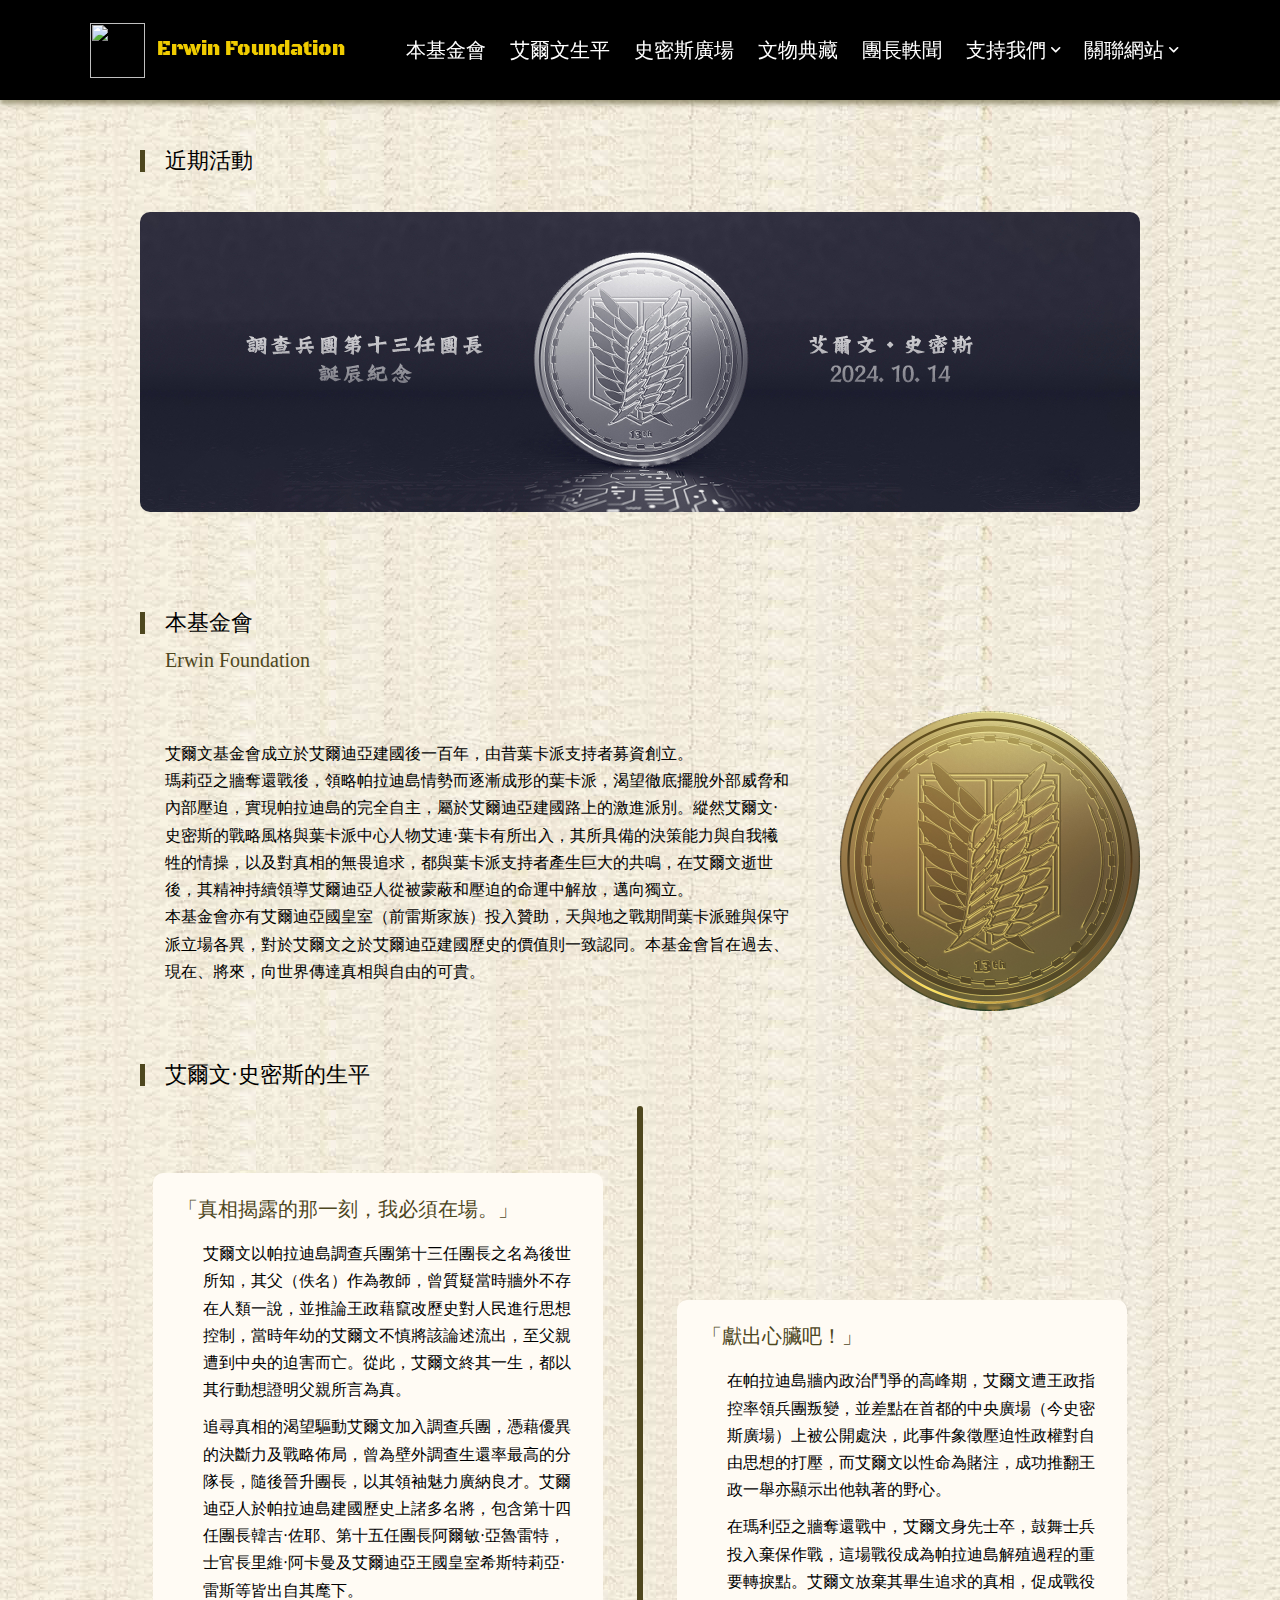
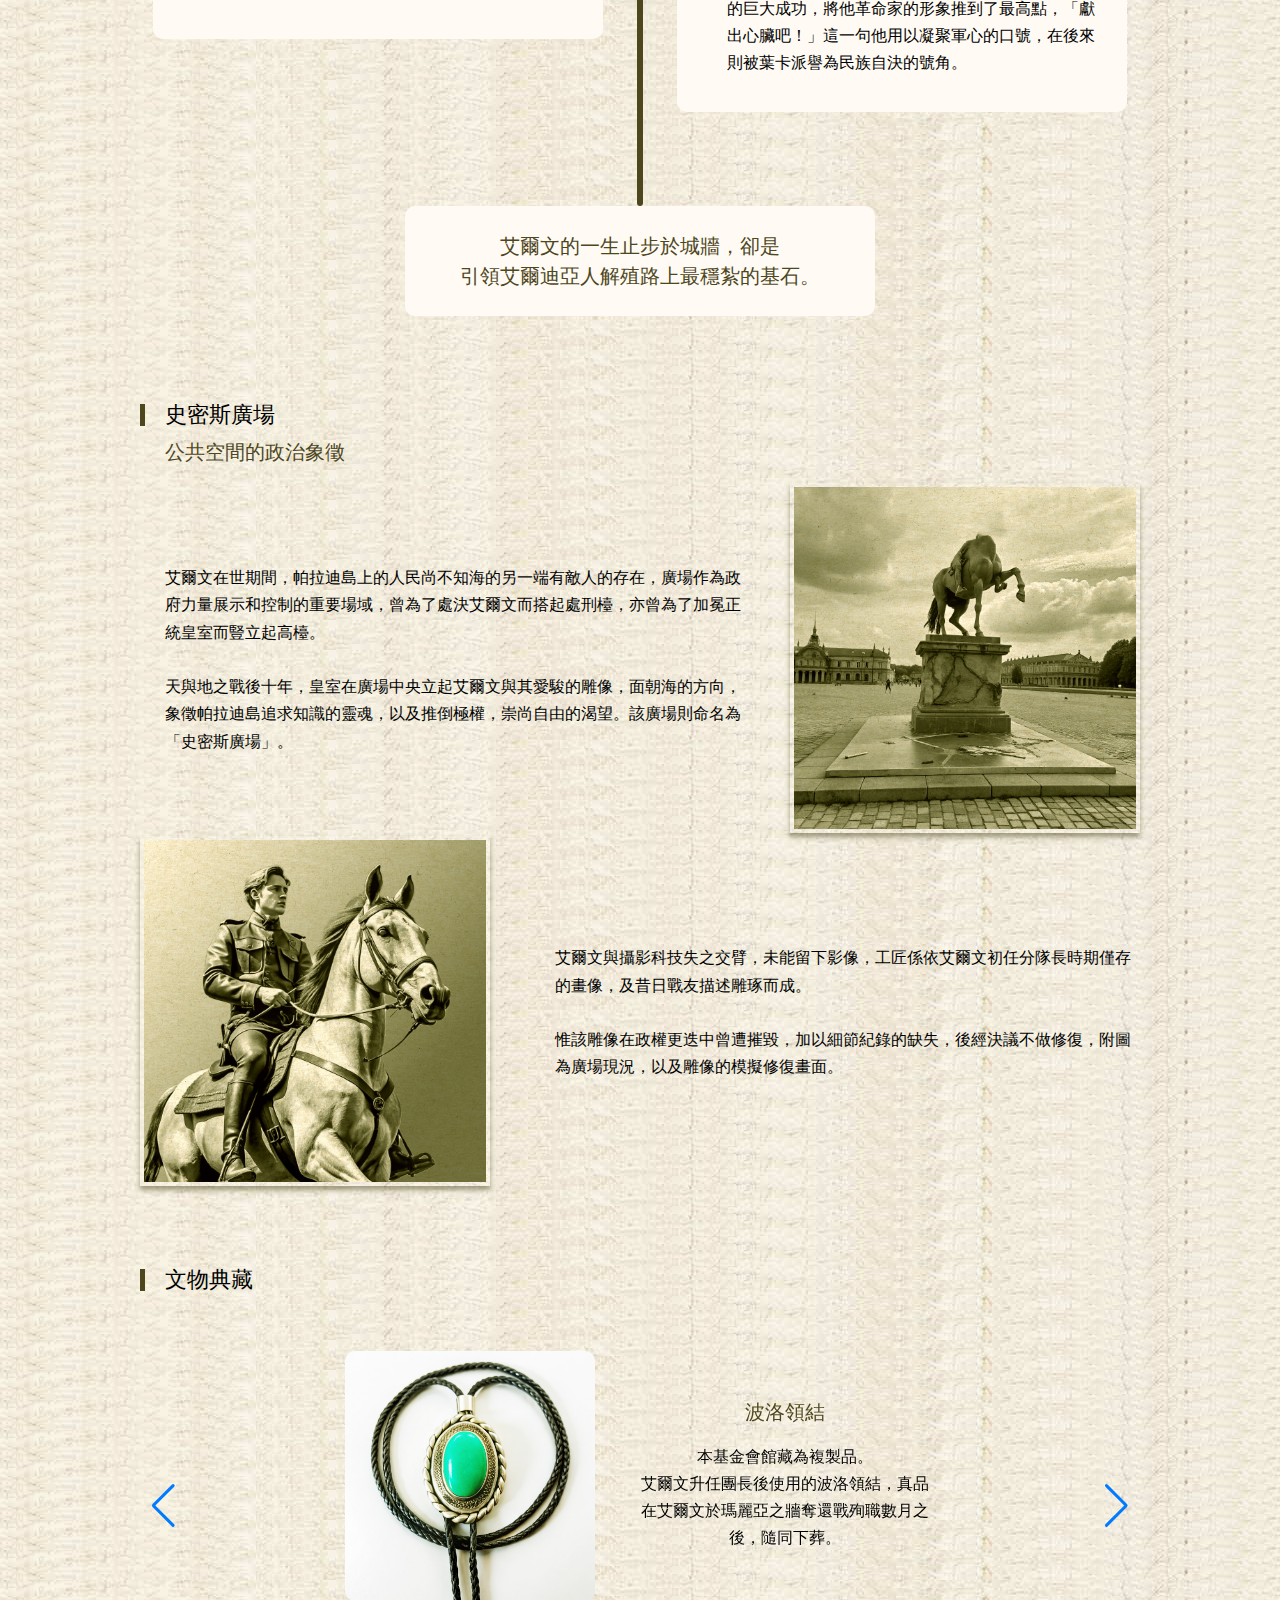
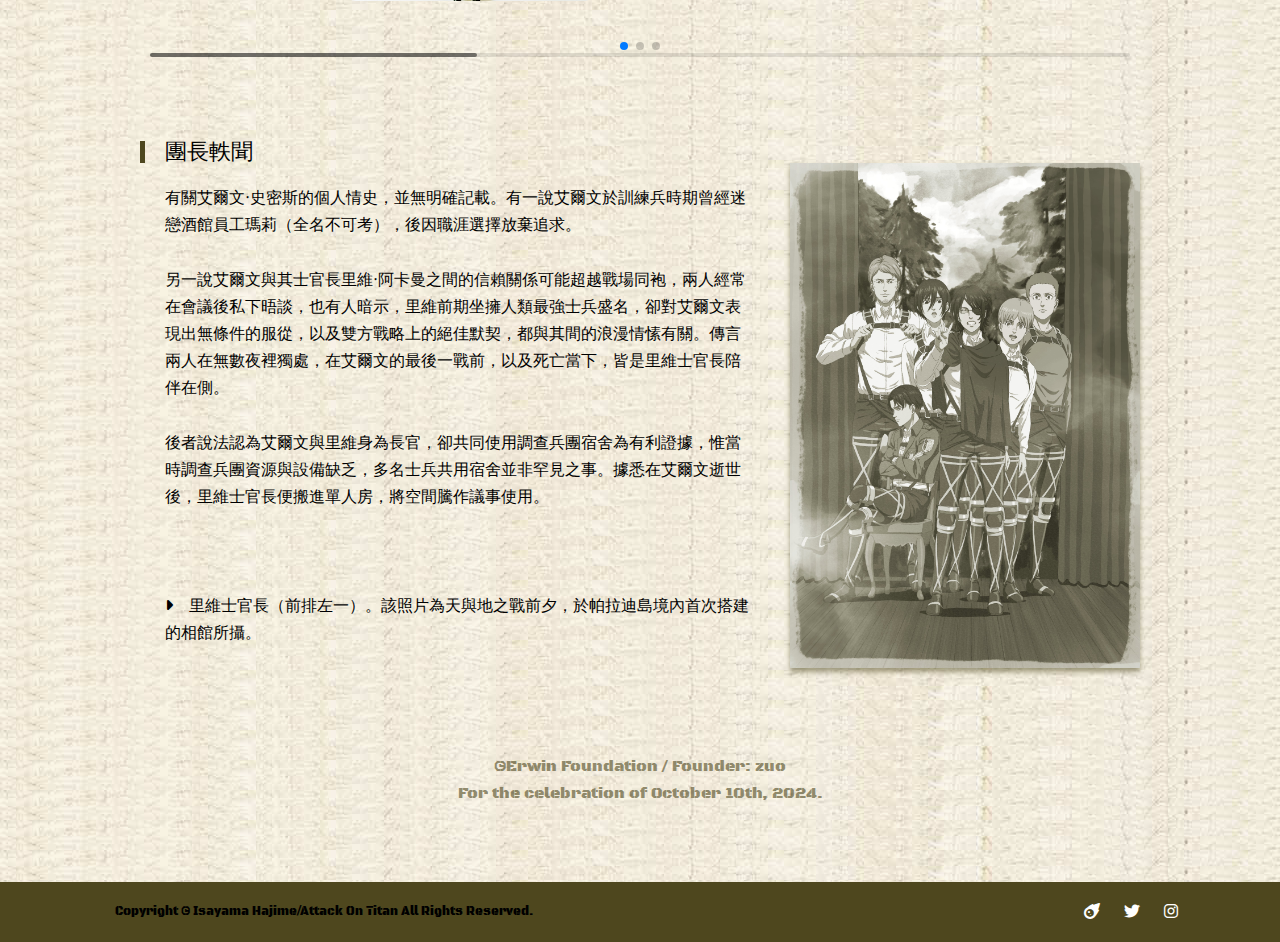
==== index.html @ a4b9e646 "Update index.html" ====
<!DOCTYPE html>
<html lang="en">

<head>
    <meta charset="UTF-8">
    <!--meta:vp-->
    <meta name="viewport" content="width=device-width, initial-scale=1.0">
    <title>Erwin Foundation</title>
    <meta property="og:description" content="本基金會旨在過去、現在、將來，向世界傳達真相與自由的可貴。" />
    <link rel="icon" href="img/coin/htmlicon.ico" type="image/x-icon">
    <link rel="stylesheet" href="css/erwin.css">
    <link rel='stylesheet' href='https://cdnjs.cloudflare.com/ajax/libs/animate.css/4.1.0/animate.min.css' />
    <link rel="stylesheet" href="https://cdnjs.cloudflare.com/ajax/libs/font-awesome/6.0.0-beta3/css/all.min.css">
    <link rel="stylesheet" href="css/lightbox.css">
    <link rel="stylesheet" href="https://cdn.jsdelivr.net/npm/swiper@11/swiper-bundle.min.css">
    <!--google字體-->
    <link rel="preconnect" href="https://fonts.googleapis.com">
    <link rel="preconnect" href="https://fonts.gstatic.com" crossorigin>
    <link href="https://fonts.googleapis.com/css2?family=Black+Ops+One&display=swap" rel="stylesheet">
    <!--reveal特效-->
    <script src="https://unpkg.com/scrollreveal"></script>
</head>

<body>
    <div class="wrap">
        <div class="header-bg">
            <div class="header">
                <a href="#" class="logo">
                    <img src="https://images.plurk.com/UtbUmX81ltjwCg3ucC3fO.png">Erwin Foundation</a>
                <ul class="menu">
                    <li><a href="#section1" class="dropdown">本基金會</a></li>
                    <li><a href="#section2" class="dropdown">艾爾文生平</a></li>
                    <li><a href="#section3" class="dropdown">史密斯廣場</a></li>
                    <li><a href="#section4" class="dropdown">文物典藏</a></li>
                    <li><a href="#section5" class="dropdown">團長軼聞</a></li>
                    <li><span class="suport dropdown">支持我們 <i class="fa-solid fa-angle-down fa-2xs"></i></span>
                        <ul class="othersite othershort">
                            <li><a href="messageboard.html" title="messageboard" target="_blank" class="msb"><i
                                        class="fa-solid fa-comment"></i>　留言支持</a></li>
                            <li><a href="https://famistore.famiport.com.tw/famistore/users/1553401/malls/010000000000000000994e2c"
                                    title="團長喜歡你這樣" target="_blank" class="money"><i
                                        class="fa-solid fa-circle-dollar-to-slot"></i>　贊助支持</a></li>

                        </ul>

                    </li>
                    <li><span class="relatedweb dropdown">關聯網站 <i class="fa-solid fa-angle-down fa-2xs"></i></span>
                        <ul class="othersite">
                            <li><a href="https://woffymilk.github.io/MrAckerman/index.html" title="second-life"
                                    target="_blank" class="second-life"><i class="fa-brands fa-youtube"></i>　阿卡曼先生頻道</a>
                            </li>
                            <li><a href="https://woffymilk.github.io/2021Hange/index.html" title="14th commander"
                                    target="_blank" class="14th"><i class="fa-solid fa-glasses"></i>　韓吉‧佐耶紀念網</a></li>
                            <li><a href="https://www.instagram.com/aot_paradis_happy/" title="歡樂一百點" target="_blank"
                                    class="paradis"><i class="fa-brands fa-instagram"></i>　-新帕島康樂隊-</a></li>
                            <li><a href="https://www.youtube.com/watch?v=zR96chkYc08&t=1s" title="百駿圖敬自由"
                                    target="_blank" class="horse"><i class="fa-solid fa-horse-head"></i>　馬的圖鑑成果展</a>
                            </li>
                        </ul>

                    </li>
                </ul>
            </div>
        </div>
        <div class="content">
            <div class="ad">
                <h2>近期活動</h2>
                <div class="swiper1 mySwiper">
                    <div class="swiper-wrapper">
                        <div class="swiper-slide"><img src="img/AD/AD3.jpg"></div>
                        <div class="swiper-slide"><img src="img/AD/AD2.jpg"></div>
                        <div class="swiper-slide"><img src="img/AD/AD1.jpg"></div>
                    </div>
                    </script>
                </div>
                <!-- Swiper JS -->
                <script src="https://cdn.jsdelivr.net/npm/swiper@11/swiper-bundle.min.js"></script>
                <!-- Initialize Swiper -->
                <script>
                    var swiper1 = new Swiper(".swiper1", {
                        effect: "fade",
                        loop: true,
                        speed: 2000,
                        autoplay: {
                            delay: 2500,
                        },
                    });
                </script>
            </div>
            <div class="about" id="section1">
                <h2>本基金會</h2>
                <h3>Erwin Foundation</h3>
                <div class="about-a">
                    <p>艾爾文基金會成立於艾爾迪亞建國後一百年，由昔葉卡派支持者募資創立。<br>
                        瑪莉亞之牆奪還戰後，領略帕拉迪島情勢而逐漸成形的葉卡派，渴望徹底擺脫外部威脅和內部壓迫，實現帕拉迪島的完全自主，屬於艾爾迪亞建國路上的激進派別。縱然艾爾文‧史密斯的戰略風格與葉卡派中心人物艾連‧葉卡有所出入，其所具備的決策能力與自我犧牲的情操，以及對真相的無畏追求，都與葉卡派支持者產生巨大的共鳴，在艾爾文逝世後，其精神持續領導艾爾迪亞人從被蒙蔽和壓迫的命運中解放，邁向獨立。<br>
                        本基金會亦有艾爾迪亞國皇室（前雷斯家族）投入贊助，天與地之戰期間葉卡派雖與保守派立場各異，對於艾爾文之於艾爾迪亞建國歷史的價值則一致認同。本基金會旨在過去、現在、將來，向世界傳達真相與自由的可貴。
                    </p>
                    <div id="animatedElement">
                        <img src="img/coin/Free Gold Coin Mockup3.png">
                    </div>

                </div>
            </div>
            <div class="life" id="section2">
                <h2>艾爾文‧史密斯的生平</h2>
                <div class="life-e">
                    <div class="life-a scroll-element">
                        <h3>「真相揭露的那一刻，我必須在場。」</h3>
                        <p>艾爾文以帕拉迪島調查兵團第十三任團長之名為後世所知，其父（佚名）作為教師，曾質疑當時牆外不存在人類一說，並推論王政藉竄改歷史對人民進行思想控制，當時年幼的艾爾文不慎將該論述流出，至父親遭到中央的迫害而亡。從此，艾爾文終其一生，都以其行動想證明父親所言為真。
                        </p>
                        <p>追尋真相的渴望驅動艾爾文加入調查兵團，憑藉優異的決斷力及戰略佈局，曾為壁外調查生還率最高的分隊長，隨後晉升團長，以其領袖魅力廣納良才。艾爾迪亞人於帕拉迪島建國歷史上諸多名將，包含第十四任團長韓吉‧佐耶、第十五任團長阿爾敏‧亞魯雷特，士官長里維‧阿卡曼及艾爾迪亞王國皇室希斯特莉亞‧雷斯等皆出自其麾下。
                        </p>
                    </div>
                    <div class="life-d"></div>
                    <div class="life-b scroll-element">
                        <h3>「獻出心臟吧！」</h3>
                        <p>在帕拉迪島牆內政治鬥爭的高峰期，艾爾文遭王政指控率領兵團叛變，並差點在首都的中央廣場（今史密斯廣場）上被公開處決，此事件象徵壓迫性政權對自由思想的打壓，而艾爾文以性命為賭注，成功推翻王政一舉亦顯示出他執著的野心。
                        </p>
                        <p>在瑪利亞之牆奪還戰中，艾爾文身先士卒，鼓舞士兵投入棄保作戰，這場戰役成為帕拉迪島解殖過程的重要轉捩點。艾爾文放棄其畢生追求的真相，促成戰役的巨大成功，將他革命家的形象推到了最高點，「獻出心臟吧！」這一句他用以凝聚軍心的口號，在後來則被葉卡派譽為民族自決的號角。
                        </p>
                    </div>
                </div>
                <div class="life-c scroll-element">
                    <h3>艾爾文的一生止步於城牆，卻是<br>引領艾爾迪亞人解殖路上最穩紮的基石。</h3>
                </div>

            </div>
            <div class="square" id="section3">
                <h2>史密斯廣場</h2>
                <h3>公共空間的政治象徵</h3>
                <div class="square-a">
                    <p>艾爾文在世期間，帕拉迪島上的人民尚不知海的另一端有敵人的存在，廣場作為政府力量展示和控制的重要場域，曾為了處決艾爾文而搭起處刑檯，亦曾為了加冕正統皇室而豎立起高檯。<br><br>天與地之戰後十年，皇室在廣場中央立起艾爾文與其愛駿的雕像，面朝海的方向，象徵帕拉迪島追求知識的靈魂，以及推倒極權，崇尚自由的渴望。該廣場則命名為「史密斯廣場」。
                    </p>
                    <a href="img/statue/statue2.jpg" data-lightbox="squarepic" data-title="Smith Square"
                        class="scroll-element"><img src="img/statue/statue2.jpg"></a>
                </div>
                <div class="square-b">
                    <a href="img/statue/statue.1.jpg" data-lightbox="squarepic" data-title="Commander Erwin"
                        class="scroll-element"><img src="img/statue/statue.1.jpg"></a>
                    <p>艾爾文與攝影科技失之交臂，未能留下影像，工匠係依艾爾文初任分隊長時期僅存的畫像，及昔日戰友描述雕琢而成。<br><br>惟該雕像在政權更迭中曾遭摧毀，加以細節紀錄的缺失，後經決議不做修復，附圖為廣場現況，以及雕像的模擬修復畫面。
                    </p>
                </div>

            </div>
            <div class="collection" id="section4">
                <h2>文物典藏</h2>
                <div class="swiper mySwiper">
                    <div class="swiper-wrapper">
                        <div class="swiper-slide"><img src="img/boject/bolotie.jpg">
                            <div class="collection-a">
                                <h3>波洛領結</h3>
                                <p>本基金會館藏為複製品。<br>艾爾文升任團長後使用的波洛領結，真品在艾爾文於瑪麗亞之牆奪還戰殉職數月之後，隨同下葬。</p>
                            </div>
                        </div>
                        <div class="swiper-slide"><img src="img/boject/titan.jpg">
                            <div class="collection-a">
                                <h3>巨人手稿</h3>
                                <p>艾爾文領兵對戰羅德·雷斯變成的奇形種時，以左手繪製，留下的珍貴手稿。由當時仍為調查兵團成員的希斯特莉亞‧雷斯保存，以艾爾迪亞皇室名義捐贈。</p>
                            </div>
                        </div>
                        <div class="swiper-slide"><img src="img/boject/armband.jpg">
                            <div class="collection-a">
                                <h3>調查兵團臂章</h3>
                                <p>退役士官長里維‧阿卡曼捐贈。</p>
                            </div>
                        </div>
                    </div>
                    <div class="swiper-pagination"></div>
                    <div class="swiper-button-prev"></div>
                    <div class="swiper-button-next"></div>
                    <div class="swiper-scrollbar"></div>
                    <script src="https://cdn.jsdelivr.net/npm/swiper@11/swiper-bundle.min.js"></script>
                    <script>const swiper = new Swiper('.swiper', {
                            // Optional parameters 加入各種特效可以去查SWIPER的API
                            direction: 'horizontal',
                            speed: 1500,
                            // autoplay: {
                            // delay: 2000,
                            // },
                            loop: true,

                            // If we need pagination
                            pagination: {
                                el: '.swiper-pagination',
                            },

                            // Navigation arrows
                            navigation: {
                                nextEl: '.swiper-button-next',
                                prevEl: '.swiper-button-prev',
                            },

                            // And if we need scrollbar
                            scrollbar: {
                                el: '.swiper-scrollbar',
                            },
                        });
                    </script>
                </div>
            </div>
            <div class="anecdote" id="section5">
                <h2>團長軼聞</h2>
                <div class="anecdote-a">
                    <p>有關艾爾文‧史密斯的個人情史，並無明確記載。有一說艾爾文於訓練兵時期曾經迷戀酒館員工瑪莉（全名不可考），後因職涯選擇放棄追求。<br><br>
                        另一說艾爾文與其士官長里維‧阿卡曼之間的信賴關係可能超越戰場同袍，兩人經常在會議後私下晤談，也有人暗示，里維前期坐擁人類最強士兵盛名，卻對艾爾文表現出無條件的服從，以及雙方戰略上的絕佳默契，都與其間的浪漫情愫有關。傳言兩人在無數夜裡獨處，在艾爾文的最後一戰前，以及死亡當下，皆是里維士官長陪伴在側。
                        <br><br>後者說法認為艾爾文與里維身為長官，卻共同使用調查兵團宿舍為有利證據，惟當時調查兵團資源與設備缺乏，多名士兵共用宿舍並非罕見之事。據悉在艾爾文逝世後，里維士官長便搬進單人房，將空間騰作議事使用。<br><br><br><br><i
                            class="fa-solid fa-caret-right"></i>　里維士官長（前排左一）。該照片為天與地之戰前夕，於帕拉迪島境內首次搭建的相館所攝。
                    </p>
                    <img src="img/Fpvp0eDaAAAuGTs.jpg">
                </div>
            </div>
            <div class="founder">
                <p>©Erwin Foundation / Founder:
                    zuo<br>For the celebration of October 10th, 2024.</p>
            </div>
        </div>
        <div class="footer-bg">
            <div class="footer">
                <p>Copyright © Isayama Hajime/Attack On Titan All Rights Reserved.</p>
                <ul>
                    <li><a href="https://www.plurk.com/Gitto" title="Plurk@Gitto" target="_blank"><i
                                class="fa-solid fa-meteor"></i></a></li>
                    <li><a href="https://x.com/ITSME_ZUO" title="twitter-x" target="_blank"><i
                                class="fa-brands fa-twitter"></i></a></li>
                    <li><a href="https://www.instagram.com/zuo_aot/" title="instagram" target="_blank"><i
                                class="fa-brands fa-instagram"></i></a></li>
                </ul>
            </div>
        </div>
    </div>

    <script src="js/jquery-3.7.1.min.js"></script>
    <script src="js/erwin.js"></script>
    <script src="js/lightbox/lightbox-plus-jquery.js"></script>
    <script>$(document).ready(function () {
            if (window.innerWidth <= 431) {
                $(".suport").html('支持 <i class="fa-solid fa-angle-down fa-2xs"></i>');
                $(".msb").html('<i class="fa-solid fa-comment"></i>　留言');
                $(".money").html('<i class="fa-solid fa-circle-dollar-to-slot"></i>　贊助');
                $(".relatedweb").html('關聯 <i class="fa-solid fa-angle-down fa-2xs"></i>');
                $(".second-life").html('<i class="fa-brands fa-youtube"></i>　阿卡曼');
                $(".14th").html('<i class="fa-solid fa-glasses"></i>　韓　吉');
                $(".paradis").html('<i class="fa-brands fa-instagram"></i>　康樂隊');
                $(".horse").html('<i class="fa-solid fa-horse-head"></i>　馬圖鑑');
            } else {
                $(".suport").html('支持我們 <i class="fa-solid fa-angle-down fa-2xs"></i>');
                $(".msb").html('<i class="fa-solid fa-comment"></i>　留言支持');
                $(".money").html('<i class="fa-solid fa-circle-dollar-to-slot"></i>　贊助支持');
                $(".relatedweb").html('關聯網站 <i class="fa-solid fa-angle-down fa-2xs"></i>');
                $(".second-life").html('<i class="fa-brands fa-youtube"></i>　阿卡曼先生頻道');
                $(".14th").html('<i class="fa-solid fa-glasses"></i>　韓吉‧佐耶紀念網');
                $(".paradis").html('<i class="fa-brands fa-instagram"></i>　-新帕島康樂隊-');
                $(".horse").html('<i class="fa-solid fa-horse-head"></i>　馬的圖鑑成果展');
            }

            // To handle window resize
            $(window).resize(function () {
                if (window.innerWidth <= 431) {
                    $(".suport").html('支持 <i class="fa-solid fa-angle-down fa-2xs"></i>');
                    $(".msb").html('<i class="fa-solid fa-comment"></i>　留言');
                    $(".money").html('<i class="fa-solid fa-circle-dollar-to-slot"></i>　贊助');
                    $(".relatedweb").html('關聯 <i class="fa-solid fa-angle-down fa-2xs"></i>');
                    $(".second-life").html('<i class="fa-brands fa-youtube"></i>　阿卡曼');
                    $(".14th").html('<i class="fa-solid fa-glasses"></i>　韓　吉');
                    $(".paradis").html('<i class="fa-brands fa-instagram"></i>　康樂隊');
                    $(".horse").html('<i class="fa-solid fa-horse-head"></i>　馬圖鑑');
                } else {
                    $(".suport").html('支持我們 <i class="fa-solid fa-angle-down fa-2xs"></i>');
                    $(".msb").html('<i class="fa-solid fa-comment"></i>　留言支持');
                    $(".money").html('<i class="fa-solid fa-circle-dollar-to-slot"></i>　贊助支持');
                    $(".relatedweb").html('關聯網站 <i class="fa-solid fa-angle-down fa-2xs"></i>');
                    $(".second-life").html('<i class="fa-brands fa-youtube"></i>　阿卡曼先生頻道');
                    $(".14th").html('<i class="fa-solid fa-glasses"></i>　韓吉‧佐耶紀念網');
                    $(".paradis").html('<i class="fa-brands fa-instagram"></i>　-新帕島康樂隊-');
                    $(".horse").html('<i class="fa-solid fa-horse-head"></i>　馬的圖鑑成果展');
                }
            });
        });</script>

</body>

</html>
---- css/erwin.css ----
/* http://meyerweb.com/eric/tools/css/reset/ 
   v2.0 | 20110126
   License: none (public domain)
*/

html, body, div, span, applet, object, iframe,
h1, h2, h3, h4, h5, h6, p, blockquote, pre,
a, abbr, acronym, address, big, cite, code,
del, dfn, em, img, ins, kbd, q, s, samp,
small, strike, strong, sub, sup, tt, var,
b, u, i, center,
dl, dt, dd, ol, ul, li,
fieldset, form, label, legend,
table, caption, tbody, tfoot, thead, tr, th, td,
article, aside, canvas, details, embed, 
figure, figcaption, footer, header, hgroup, 
menu, nav, output, ruby, section, summary,
time, mark, audio, video {
	margin: 0;
	padding: 0;
	border: 0;
	font-size: 100%;
	font: inherit;
	vertical-align: baseline;
}
/* HTML5 display-role reset for older browsers */
article, aside, details, figcaption, figure, 
footer, header, hgroup, menu, nav, section {
	display: block;
}
body {
	line-height: 1;
}
ol, ul {
	list-style: none;
}
blockquote, q {
	quotes: none;
}
blockquote:before, blockquote:after,
q:before, q:after {
	content: '';
	content: none;
}
table {
	border-collapse: collapse;
	border-spacing: 0;
}
*,*::before,*::after{
	box-sizing: border-box;
}

.header-bg{
	position: fixed;
	z-index: 20;
	top: 0;
 	width: 100%;
	height: 100px;
	background-color: black;
	box-shadow: 0 4px 5px rgba(78, 71, 30, 0.5);
}
.header{
	max-width: 1100px;
	height: 100px;
	display: flex;
	justify-content: space-between;
	margin: 0 auto;
}

.header li a, .header li span{
	display: block;
	padding: 12px;
	text-decoration: none;
	font-family: Caption;
	font-size: 20px;
	color: white;
}
.header li a:hover, span:hover{
	color: #ffd900f0;
	cursor: pointer;
}

.logo img{
	width: 55px;
	height: 55px;
	margin-right: 12px;
}
.logo{
	display: flex;
	align-items: center;
	font-family: "Black Ops One", system-ui;
	font-weight: 400;
	font-style: normal;
	font-size: 20px;
	color: #ffd900f0;
	text-decoration: none;
}
.menu{
	display:flex;
	align-items: center;
	position: relative;
	text-align: center;
}

.othersite{
	width:135px;
	position: absolute;
	}
.othersite li a{
	font-size: 12px;
	display: block;
	padding: 8px 8px 8px 8px;
	background-color: #4e471e;
	border: 2px solid #efe3cf;
	border-radius: 8px;
	box-shadow: 0 4px 5px rgba(78, 71, 30, 0.5);
}
.othersite li a:hover{
	color: black;
	background-color:#ffd900f0;
}
.othersite{
	display:none;
}
.othershort{
	width: 95px;
}
.content{
	max-width:100%;
	padding-top: 150px;
	padding-bottom: 50px;	
	background-image:url("../img/paperboard2.png");
	background-repeat: repeat;
	background-color: #efe3cf;
}

h2{
	font-size: 22px;
	line-height: 100%;
	font-family: Caption;
	font-weight: 400;
	padding-left: 20px;
	border-left: 5px solid #4e471e;
}
h3{
	font-size: 20px;
	line-height: 110%;
	font-family: Caption;
	font-weight: 400;
	color:#4e471e;
	padding-bottom: 20px;
}
P{
	font-size: 16px;
	line-height: 170%;
	padding-left: 25px;
}
.ad{
	max-width: 1000px;
	margin: 0 auto;
}
.swiper1 {
	width: 100%;
	height: 100%;
	padding-top:40px;
}

.ad .swiper-slide {
	background-position: center;
	background-size: cover;
}

.ad .swiper-slide img {
	display: block;
	width: 100%;
	height:100%;
}
.about{
	max-width: 1000px;
	margin: 0 auto;
	padding-top: 40px;
}
.about h3{
	padding-top: 15px;
	padding-left: 25px;
}
.about-a{
	display:flex;
	align-items: center;
	gap:50px;
	padding:20px 0px 50px 0px;
}
.about img{
	width: 300px;
	height: 300px;
}


.life{
	max-width: 1000px;
	height: 900px;
	margin: 0 auto;
}
.life p{
	padding-bottom: 10px;
}
.life-e{
	display: flex;
	justify-content: space-around;
	align-items: center;
	padding-top: 20px;
	gap:8px;
}
.life-a{
	max-width: 450px;
	padding:25px;
	background-color: #fffbf4;
	border-radius: 10px;
	margin-bottom: 100px;
}
.life-b{
	max-width: 450px;
	padding:25px;
	background-color: #fffbf4;
	border-radius: 10px;
	margin-top: 100px;
}
.life-c{
	max-width: 470px;
	padding:25px;
	background-color: #fffbf4;
	border-radius: 10px;
	z-index: 1;
	margin: 0 auto;
}
.life-c h3{
	padding: 0px;
	line-height: 150%;
	text-align: center;
}
.life-d{
	width: 6px;
	height:700px;
	background-color: #4e471e;
	border-radius: 100px;
}
.square{
	max-width: 1000px;
	margin: 0 auto;
	padding: 40px 0px 40px 0px;
}
.square h3{
	padding-top: 15px;
	padding-left: 25px;
}
.square img{
	width: 350px;
	padding:4px;
	box-shadow: 0 4px 5px rgba(78, 71, 30, 0.5);
}
.square-a, .square-b{
	display: flex;
	align-items: center;
	gap:40px;
}
.collection{
	padding-top: 40px;
	padding-bottom: 40px;
	max-width: 1000px;
	margin: 0 auto;
}
.collection h2{
	margin-bottom: 60px;
}
.swiper {
	width: 100%;
	height: 100%;
}
.swiper-wrapper{
	padding-bottom: 60px;
}
.collection .swiper-slide {
	text-align: center;
	display: flex;
	justify-content: center;
	gap:40px;
	align-items: center;
}

.swiper-slide img {
	width: 250px;
	height: 250px;
	object-fit: cover;
	border-radius: 10px;
}
.collection-a p{
	padding:0px;
}
.collection-a{
	width: 300px;
}
.anecdote{
	padding-top: 40px;
	max-width: 1000px;
	margin: 0 auto;
}
.anecdote-a{
	display: flex;
	align-items: center;
	gap:40px;
}
.anecdote img{
	max-width:350px;
	height:100%;
	box-shadow: 0 4px 5px rgba(78, 71, 30, 0.5);
}
.founder{
	max-width: 1000px;
	font-family:"Black Ops One", system-ui;
	font-weight: 100;
	font-size: 14px;
	padding: 80px 0px 20px 0px;
	margin: 0 auto;
	text-align: center;
}
.founder p{
	padding: 5px;
	color:rgba(78, 71, 30, 0.6);
}
.founder a:hover{
	color:#4e471e;
}
.footer-bg{
	width: 100%;
	height: 60px;
	background-color:#4e471e;
}
.footer{
	max-width: 1100px;
	height: 60px;
	display: flex;
	justify-content: space-between;
	align-items: center;
	margin: 0 auto;
}
.footer ul{
	display:flex;
}
.footer li a{
	display: block;
	padding: 12px;
	text-decoration: none;
	font-family: Caption;
	font-size: 16px;
	color: white;
}
.footer li a:hover{
	color: #ffd900f0;
}
.footer p{
	font-family: "Black Ops One", system-ui;
	font-weight: 100;
	font-size: 12px;
}

/* 調整為所需的高度 */
#section1 {
	scroll-margin-top: 100px; 
}
#section2 {
	scroll-margin-top: 130px;
}
#section3 {
	scroll-margin-top: 110px;
}
#section4 {
	scroll-margin-top: 110px; 
}
#section5 {
	scroll-margin-top: 110px; 
}
/*上移錯視*/
.scroll-element {
	transform: translateY(0);
	transition: transform 0.3s ease-out;
  }
.scroll-element.scrolled {
	transform: translateY(-10px);
  }

@media(max-width:829px){
	.header-bg{
		max-width:100%;
	}
	.header{
		max-width: 95%;
		height: 100%;
	}
	.header li a, .header li span{
		padding: 20px;
	}
	.othersite{
		width:86px;
		padding:2px;	
		}

	.ad, .about, .life, .square, .collection, .anecdote, .footer{
		max-width:95%;
	}
	.swiper1{
		max-width: 100%;
	}
	.ad .swiper-slide img{
		max-width:100%;
	}
	.about-a img{
		width:200px;
		height:100%;
	}
	.life-e{
		gap:4px;
	}
	.life-a, .life-b{
		max-width:350px;
	}
	.header li a, .header li span{
		padding: 10px;
	}
	.square img{
		width: 250px;
	}
}  
@media(max-width:768px){
	.header-bg{
		max-width:100%;
	}
	.header{
		max-width: 95%;
		height: 100%;
	}
	.header li a, .header li span{
		padding: 20px;
	}
	.ad, .about, .life, .square, .collection, .anecdote, .footer{
		max-width:95%;
	}
	.swiper1{
		max-width: 100%;
	}
	.ad .swiper-slide img{
		max-width:100%;
	}
	.about-a img{
		width:200px;
		height:100%;
	}
	.life-e{
		gap:4px;
	}
	.life-a, .life-b{
		max-width:350px;
	}
	.header li a, .header li span{
		padding: 10px;
	}
	.square img{
		width: 250px;	
	}
}
@media(max-width:431px){
	.header-bg{
		max-width:100%;
	}
	.header{
		max-width: 95%;
		height: 100%;
	}
	.menu>li>a{
		display: none;
	}
	.header li span{
		padding: 20px;
	}
	.logo{
		flex-direction: column;
		font-size: 16px;
		gap:4px;
		padding:8px 12px 8px 12px;
		text-align: center;
		}
	.othersite{
		width:90px;
		}
	
	.ad, .about, .life, .square, .collection, .anecdote, .footer{
		max-width:95%;
	}
	.swiper1{
		max-width: 100%;
	}
	.ad .swiper-slide img{
		max-width:100%;
	}
	.about-a{
		display: flex;
		flex-direction: column-reverse;
	}
	.about-a img{
		width:200px;
		height:100%;
	}
	.life{
		height:100%;
	}
	.life-e{
		flex-direction: column;
		gap:0px;
	}
	.life-a, .life-b{
		max-width: 95%;
		margin-bottom: 0px;
		margin-top: 20px;
	}
	.life-d{
		display: none;
	}
	.life-c{
		margin-top: 25px;
		max-width: 95%;
	}
	.life-c h3{
		font-size: 18px;
	}
	
	.square-a{
		padding-top: 10px;
		flex-direction: column-reverse;
		gap:15px;
	}
	.square-b{
		padding-top: 20px;
		flex-direction: column;
		gap:15px;
	}
	.square img{
		width: 250px;
	
	}
	.collection .swiper-slide {
		flex-direction: column;
	}
	.anecdote-a{
		flex-direction: column;
		padding-top: 20px;
	}
	.anecdote-a img{
		width: 250px;
	}
	.footer p{
		line-height: 100%;
	}

	
}
@media(max-width:360px){
	.header-bg{
		max-width:100%;
	}
	.header{
		max-width: 95%;
		height: 100%;
	}
	.menu>li>a{
		display: none;
	}
	.header li span{
		padding: 20px;
	}
	.logo{
		flex-direction: column;
		font-size: 16px;
		gap:4px;
		padding:8px 12px 8px 12px;
		text-align: center;
		}
	
	.ad, .about, .life, .square, .collection, .anecdote, .footer{
		max-width:95%;
	}
	.swiper1{
		max-width: 100%;
	}
	.ad .swiper-slide img{
		max-width:100%;
	}
	.about-a{
		display: flex;
		flex-direction: column-reverse;
	}
	.about-a img{
		width:200px;
		height:100%;
	}
	.life{
		height:100%;
	}
	.life-e{
		flex-direction: column;
		gap:0px;
	}
	.life-a, .life-b{
		max-width: 95%;
		margin-bottom: 0px;
		margin-top: 20px;
	}
	.life-d{
		display: none;
	}
	.life-c{
		margin-top: 25px;
		max-width: 95%;
	}
	.life-c h3{
		font-size: 18px;
	}
	
	.square-a{
		padding-top: 10px;
		flex-direction: column-reverse;
		gap:15px;
	}
	.square-b{
		padding-top: 20px;
		flex-direction: column;
		gap:15px;
	}
	.square img{
		width: 250px;
	}
	.collection .swiper-slide {
		flex-direction: column;
	}
	.anecdote-a{
		flex-direction: column;
		padding-top: 20px;
	}
	.anecdote-a img{
		width: 250px;
	}
	.footer p{
		line-height: 100%;
	}

	
}
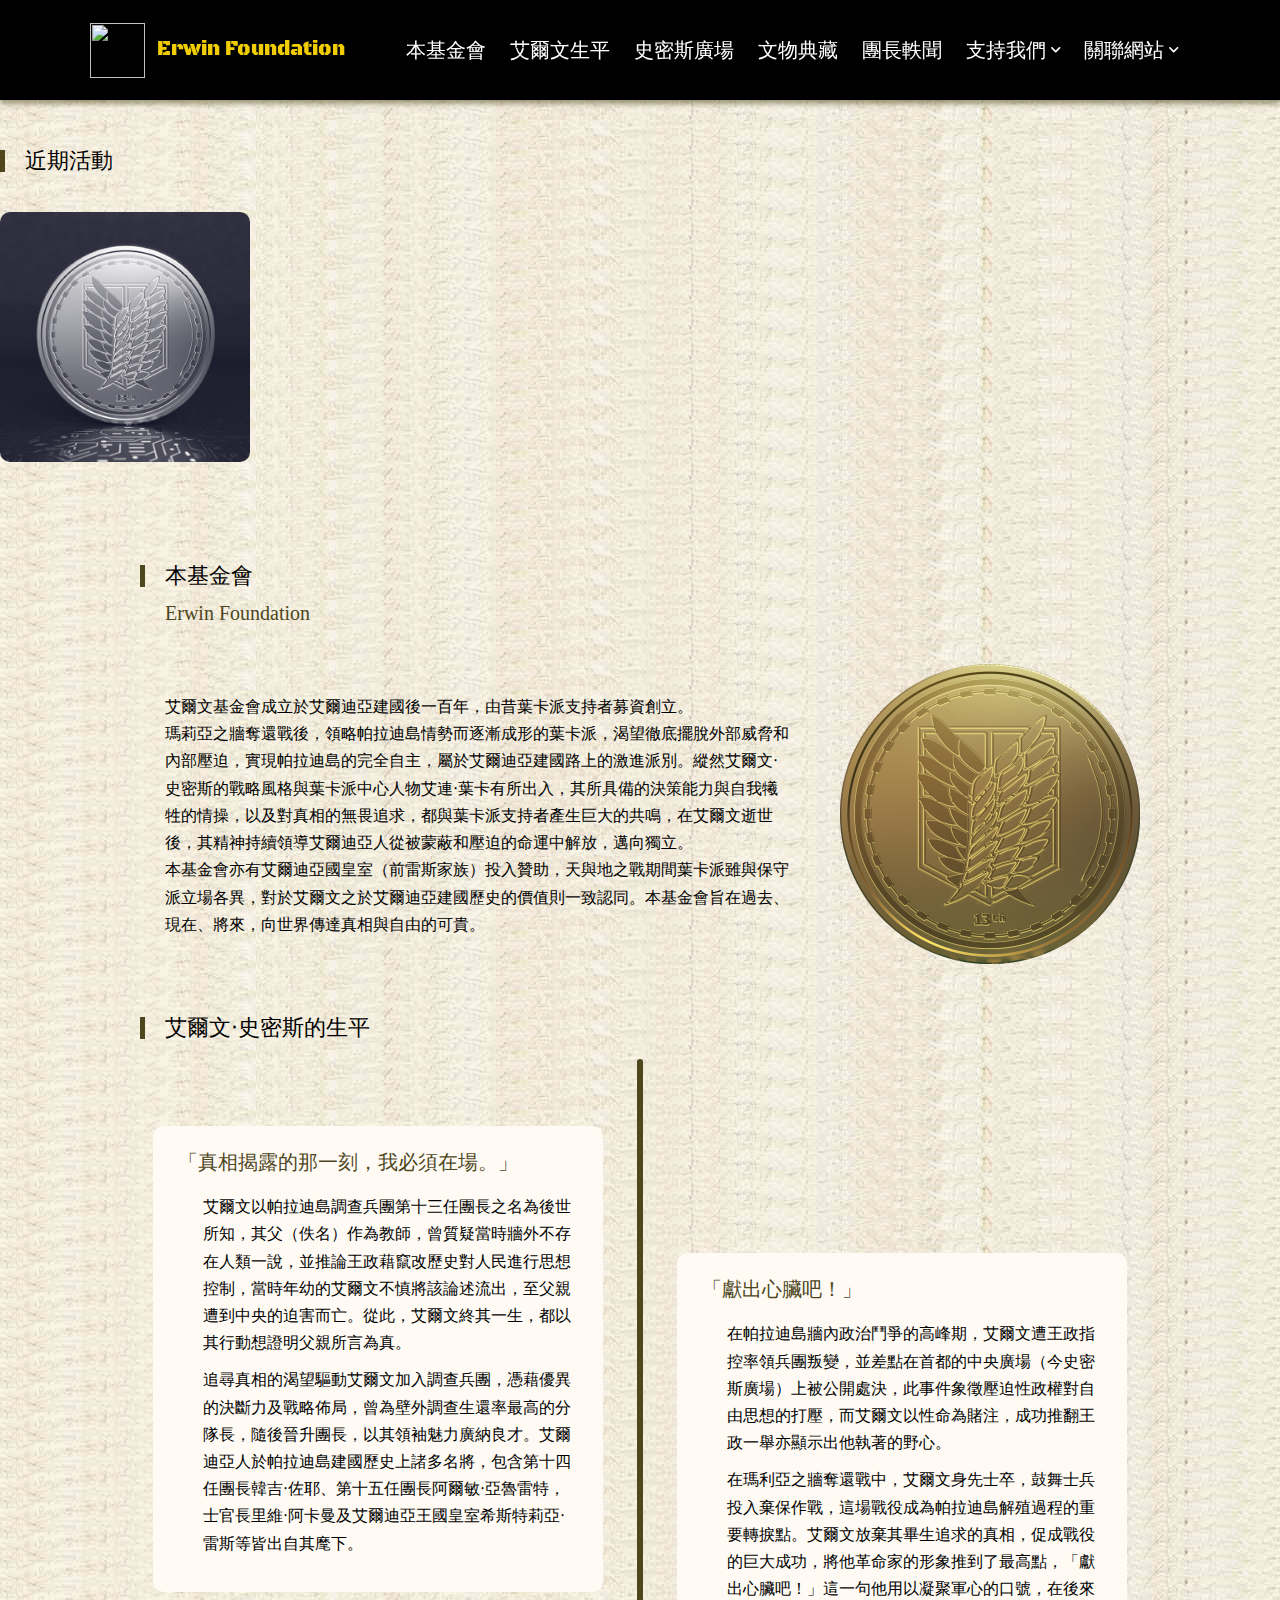
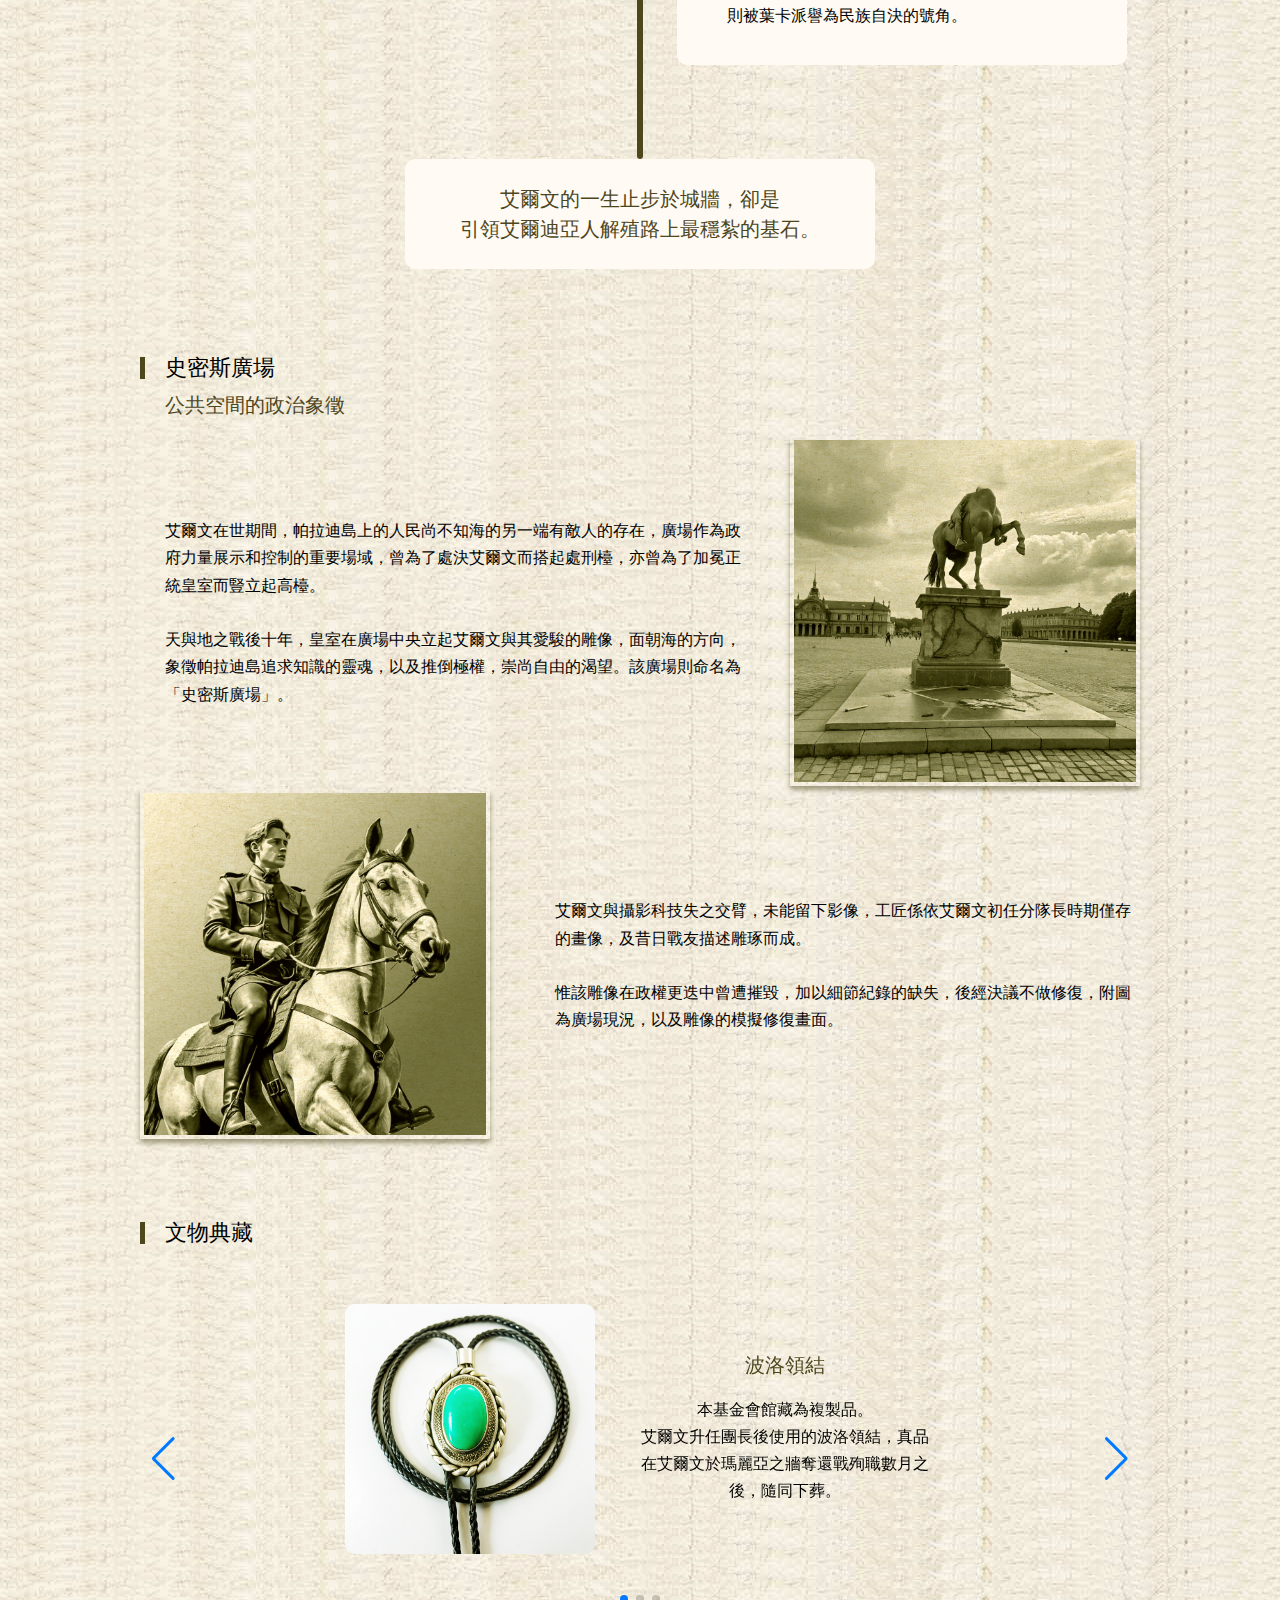
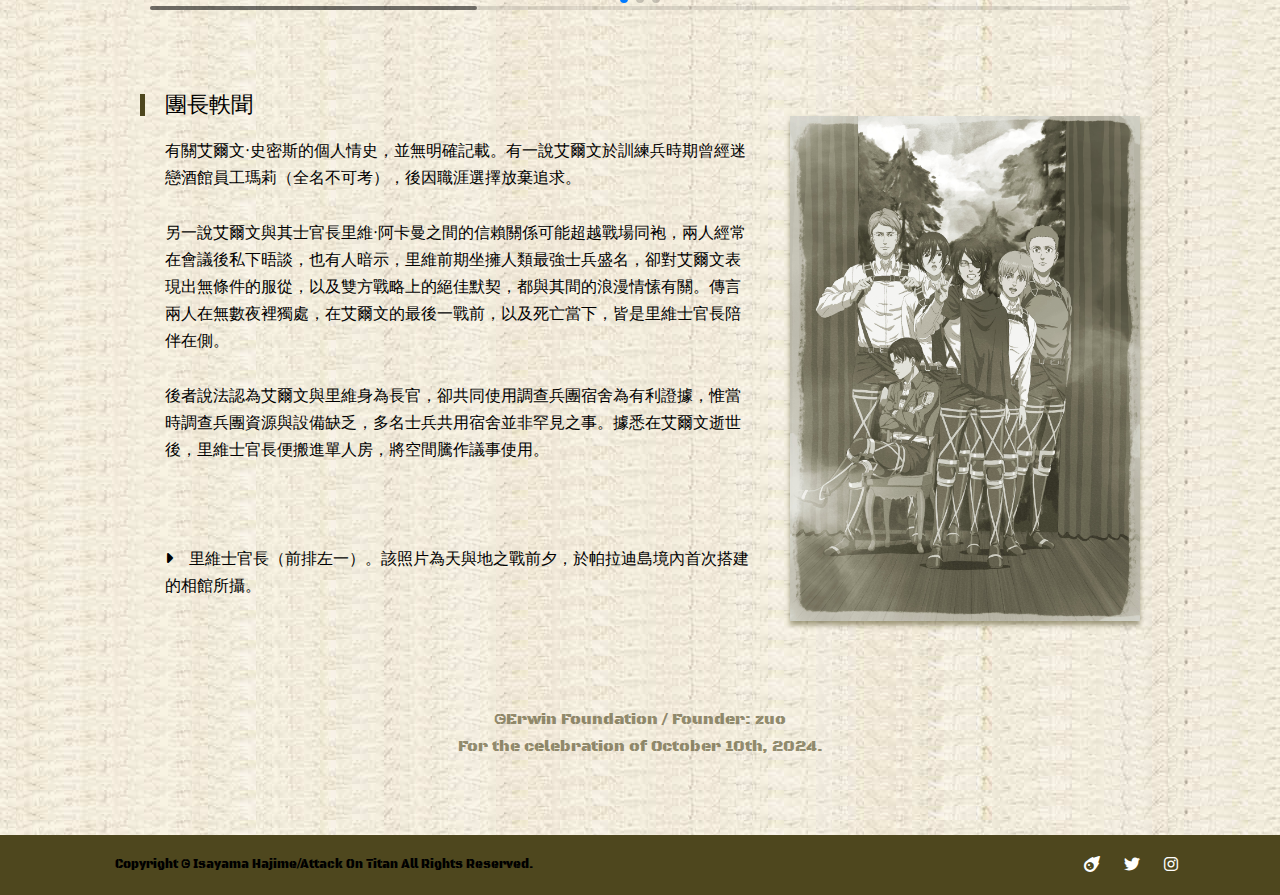
==== commit ed42049f: "Update index.html" ====
--- a/index.html
+++ b/index.html
@@ -35,7 +35,7 @@
                     <li><a href="#section5" class="dropdown">團長軼聞</a></li>
                     <li><span class="suport dropdown">支持我們 <i class="fa-solid fa-angle-down fa-2xs"></i></span>
                         <ul class="othersite othershort">
-                            <li><a href="messageboard.html" title="messageboard" target="_blank" class="msb"><i
+                            <li><a href="phonograph.html" title="messageboard" target="_blank" class="msb"><i
                                         class="fa-solid fa-comment"></i>　留言支持</a></li>
                             <li><a href="https://famistore.famiport.com.tw/famistore/users/1553401/malls/010000000000000000994e2c"
                                     title="團長喜歡你這樣" target="_blank" class="money"><i
@@ -63,7 +63,7 @@
             </div>
         </div>
         <div class="content">
-            <div class="ad">
+            <div class="poster">
                 <h2>近期活動</h2>
                 <div class="swiper1 mySwiper">
                     <div class="swiper-wrapper">
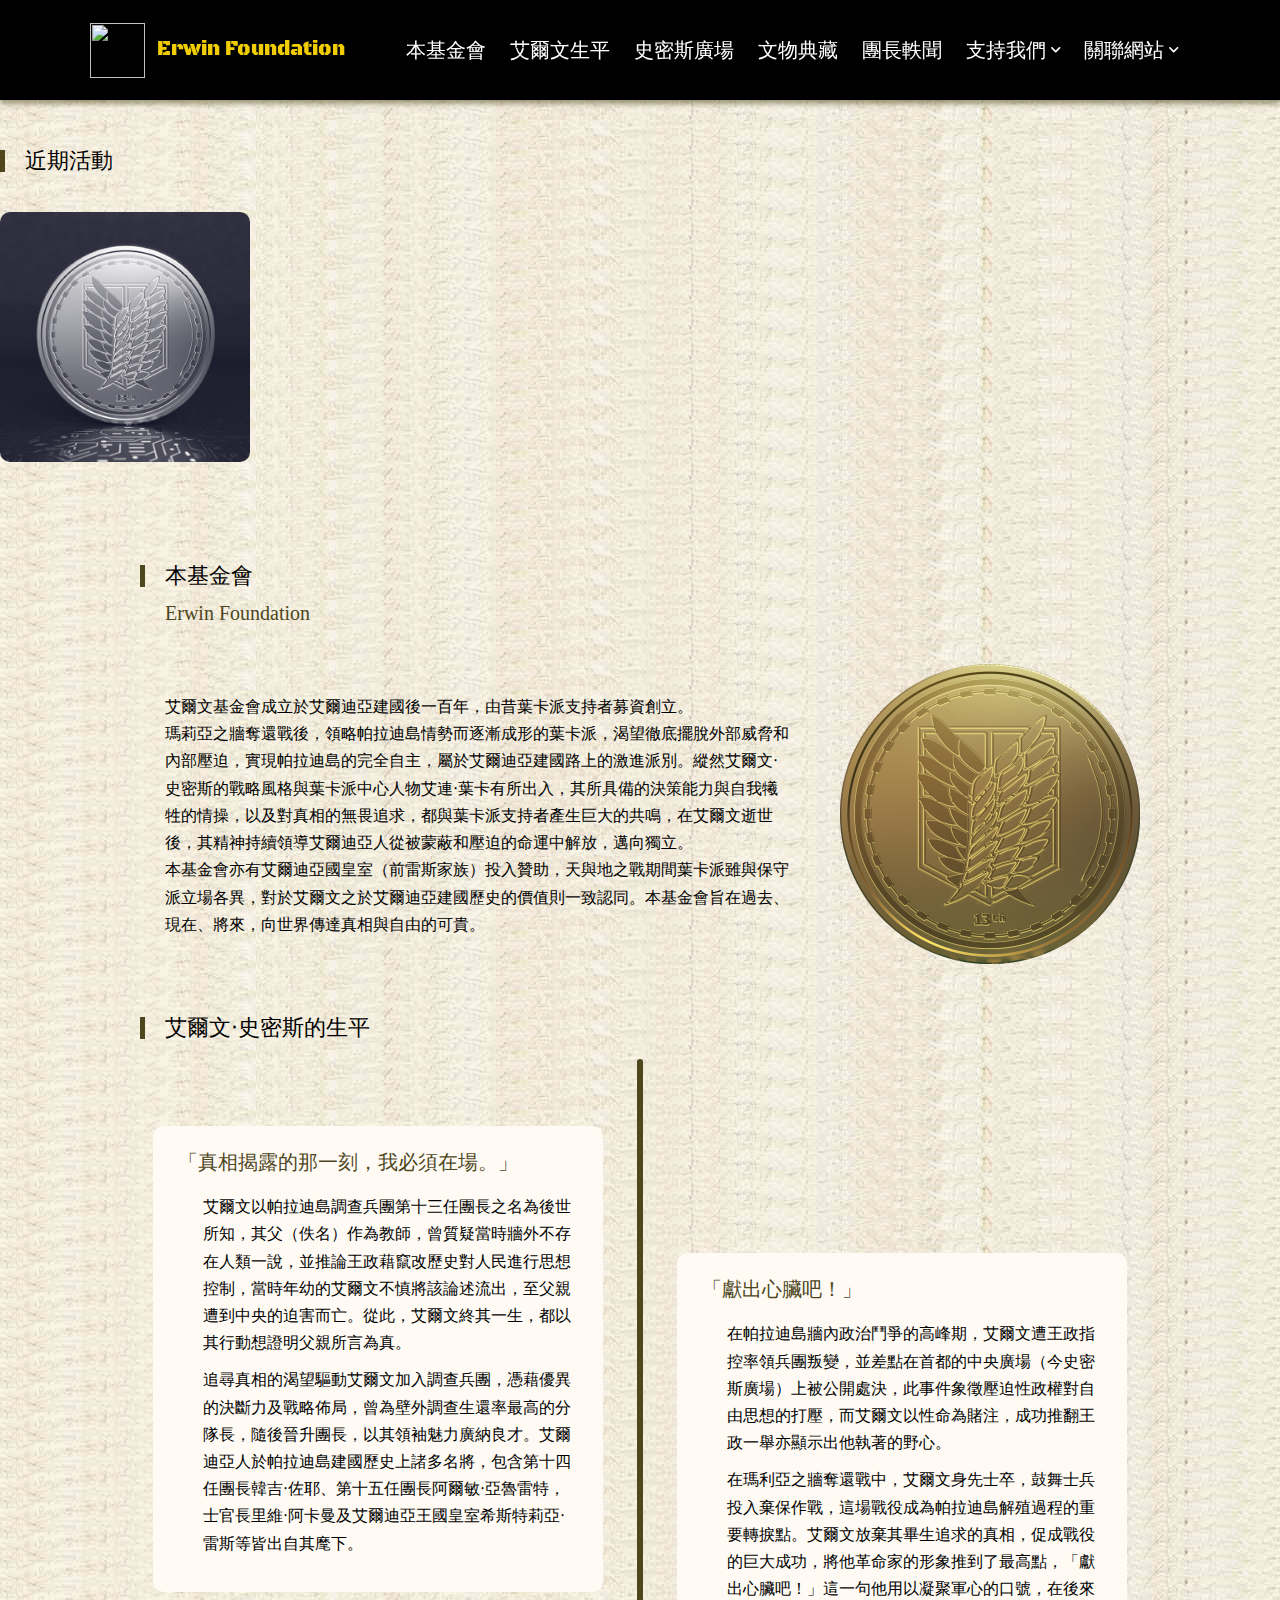
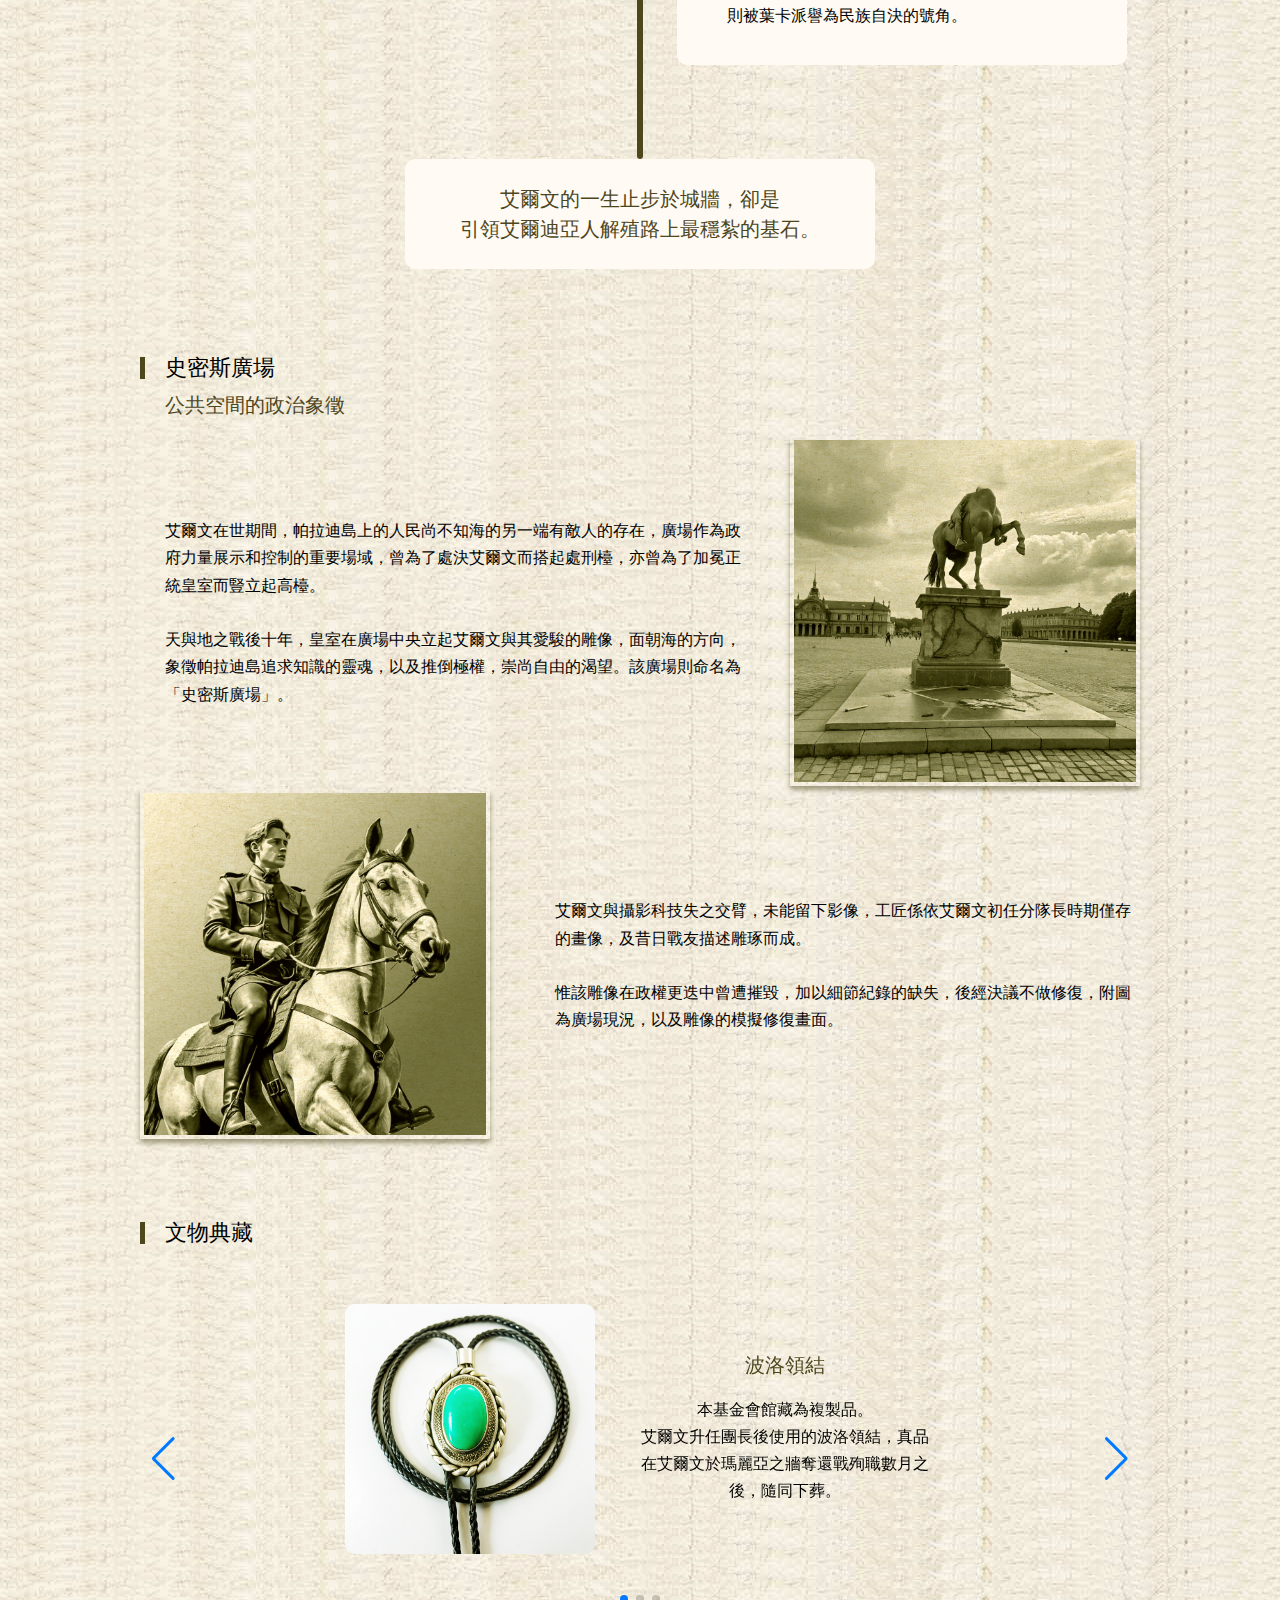
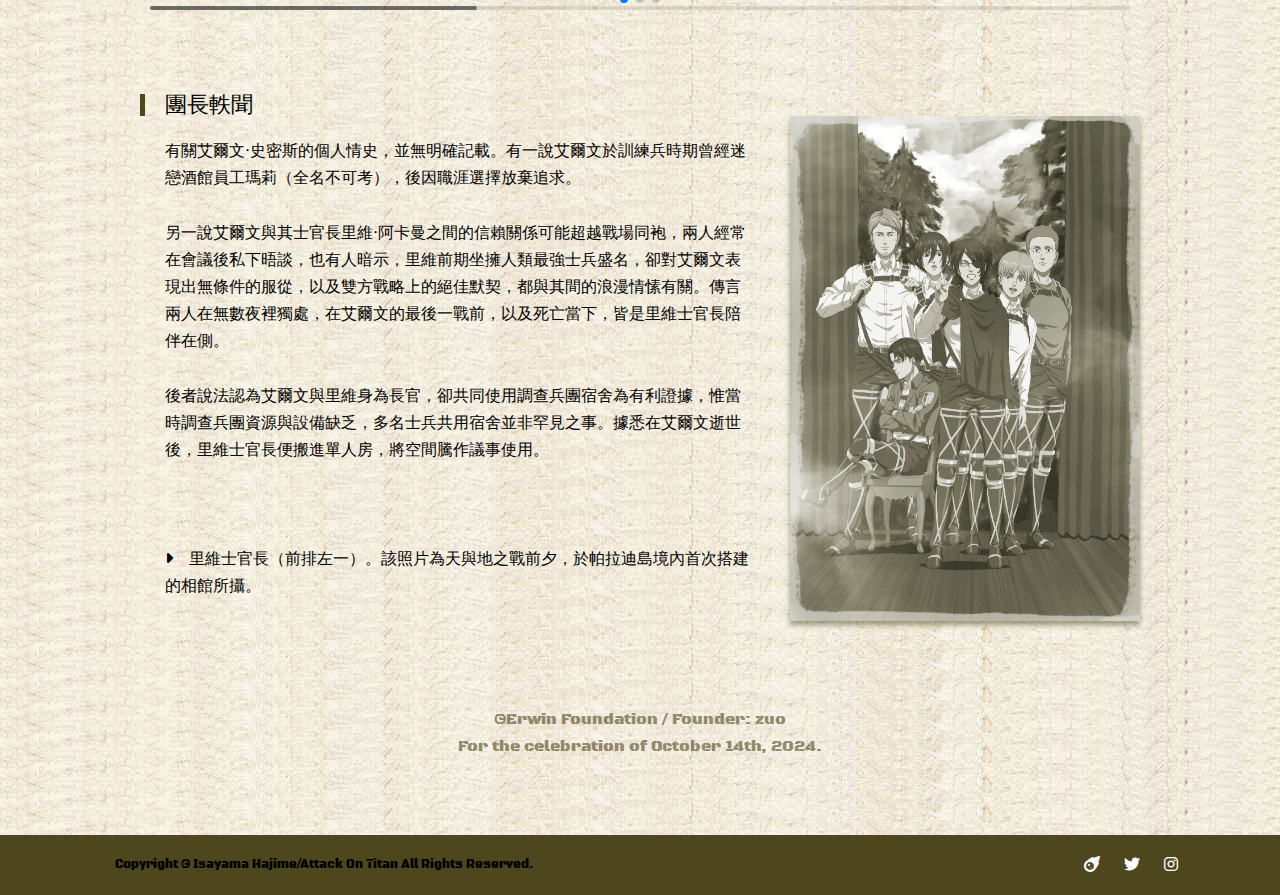
==== commit e1473401: "Update index.html" ====
--- a/index.html
+++ b/index.html
@@ -211,7 +211,7 @@
             </div>
             <div class="founder">
                 <p>©Erwin Foundation / Founder:
-                    zuo<br>For the celebration of October 10th, 2024.</p>
+                    zuo<br>For the celebration of October 14th, 2024.</p>
             </div>
         </div>
         <div class="footer-bg">
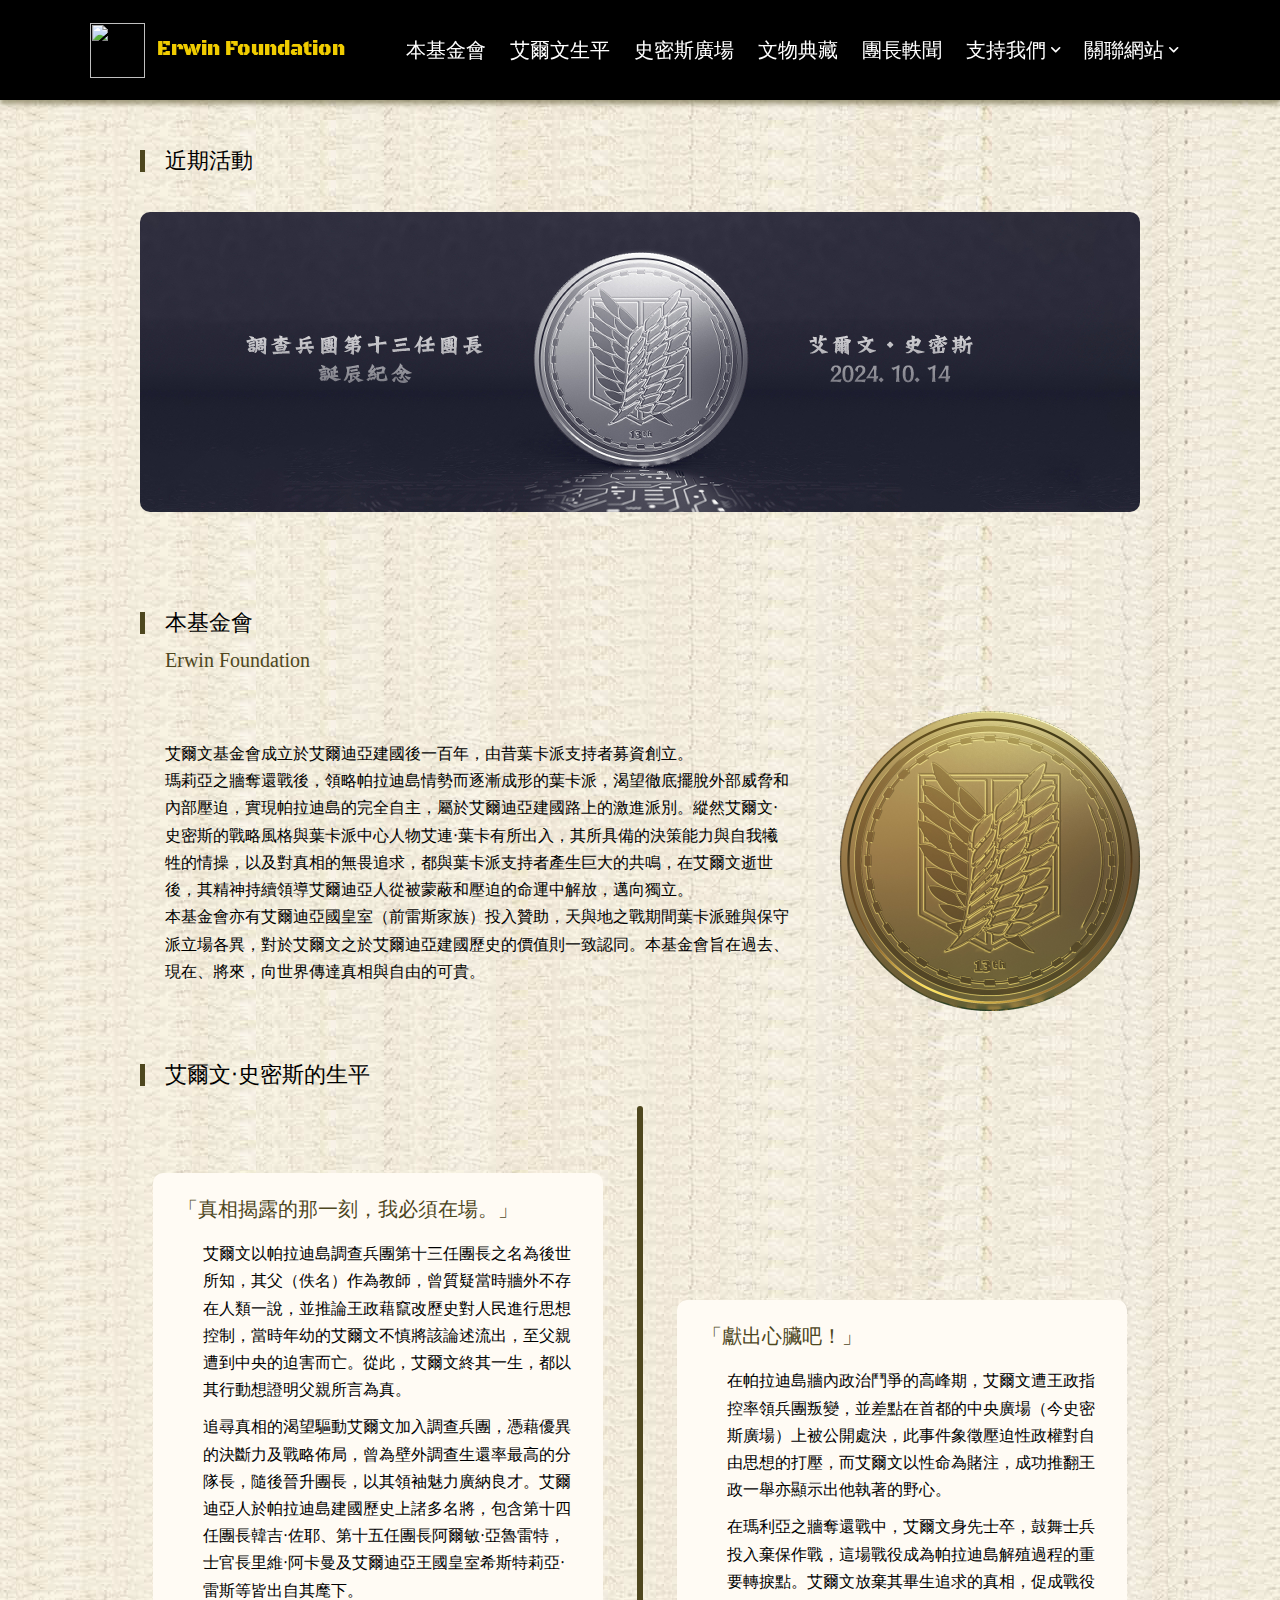
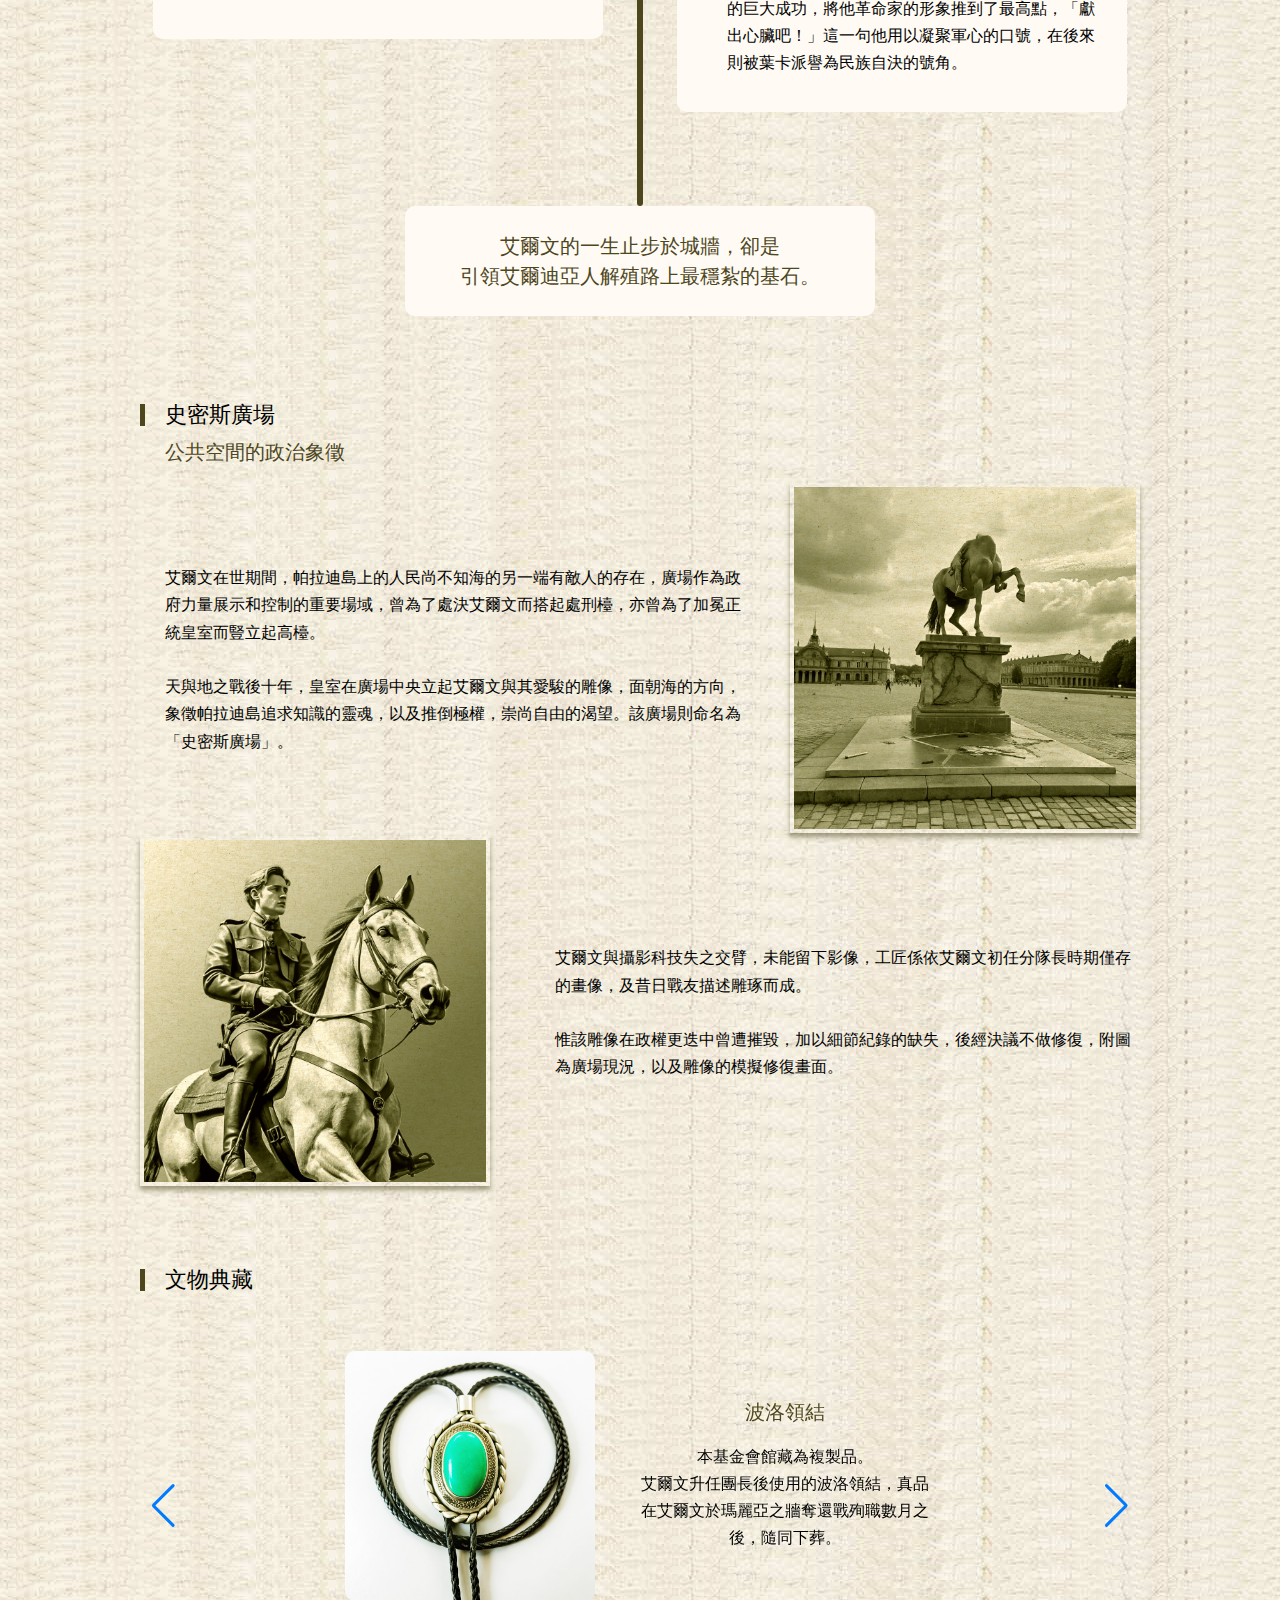
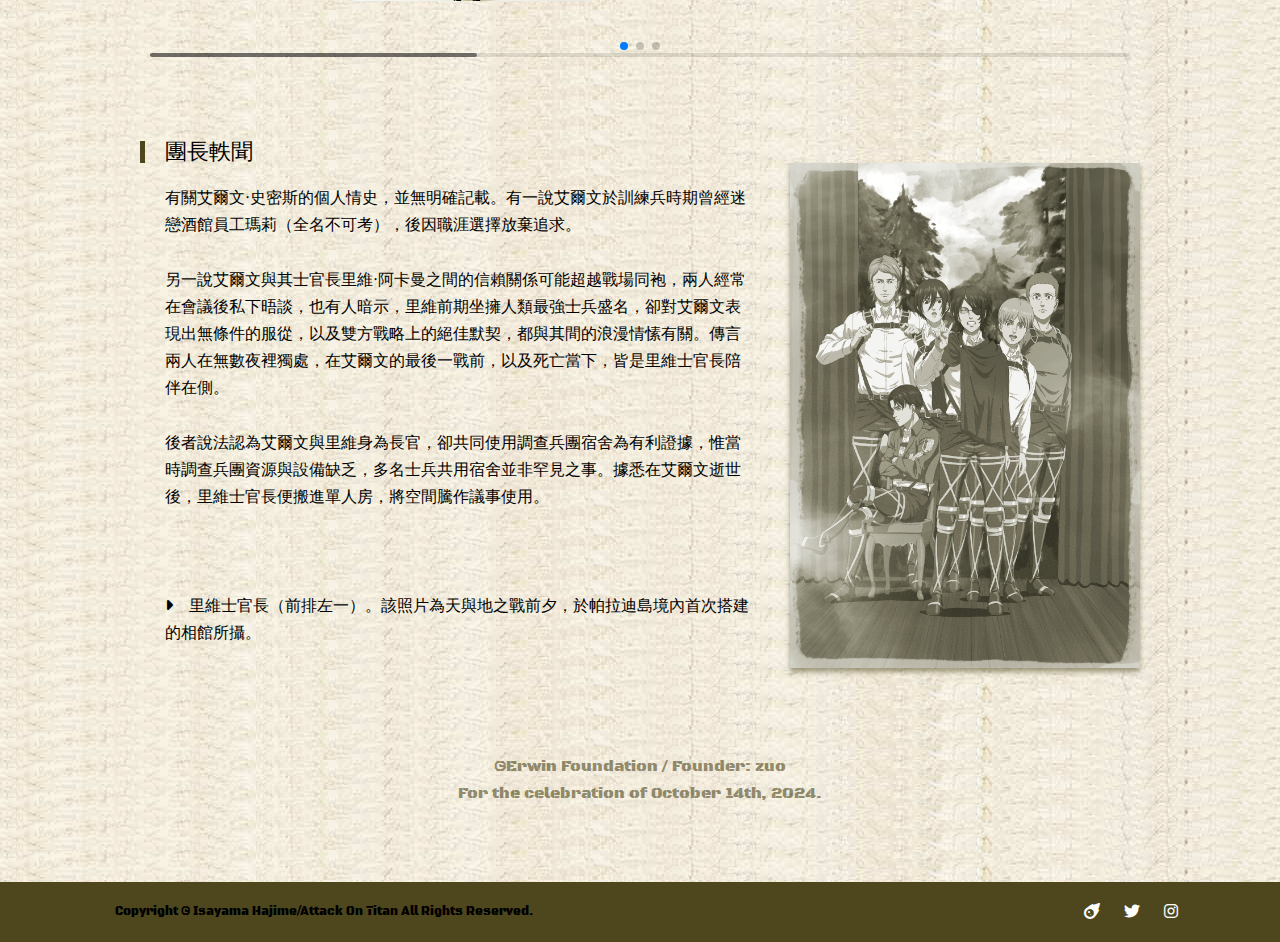
==== commit 9eb7f2b6: "Update index.html 新增og" ====
--- a/index.html
+++ b/index.html
@@ -7,6 +7,12 @@
     <meta name="viewport" content="width=device-width, initial-scale=1.0">
     <title>Erwin Foundation</title>
     <meta property="og:description" content="本基金會旨在過去、現在、將來，向世界傳達真相與自由的可貴。" />
+    <meta property="og:image" content="https://images.plurk.com/5l5VRBGXEQm1Sweyf4UBW6.jpg ">
+    <meta property="og:image:type" content="image/png">
+    <meta property="og:image:width" content="1200">
+    <meta property="og:image:height" content="630">
+    <meta property="og:title" content="No party in Paradis">
+    <meta property="og:description" content="A happy man">
     <link rel="icon" href="img/coin/htmlicon.ico" type="image/x-icon">
     <link rel="stylesheet" href="css/erwin.css">
     <link rel='stylesheet' href='https://cdnjs.cloudflare.com/ajax/libs/animate.css/4.1.0/animate.min.css' />
@@ -35,7 +41,7 @@
                     <li><a href="#section5" class="dropdown">團長軼聞</a></li>
                     <li><span class="suport dropdown">支持我們 <i class="fa-solid fa-angle-down fa-2xs"></i></span>
                         <ul class="othersite othershort">
-                            <li><a href="phonograph.html" title="messageboard" target="_blank" class="msb"><i
+                            <li><a href="messageboard.html" title="messageboard" target="_blank" class="msb"><i
                                         class="fa-solid fa-comment"></i>　留言支持</a></li>
                             <li><a href="https://famistore.famiport.com.tw/famistore/users/1553401/malls/010000000000000000994e2c"
                                     title="團長喜歡你這樣" target="_blank" class="money"><i
--- a/css/erwin.css
+++ b/css/erwin.css
@@ -155,7 +155,7 @@
 	line-height: 170%;
 	padding-left: 25px;
 }
-.ad{
+.poster{
 	max-width: 1000px;
 	margin: 0 auto;
 }
@@ -165,12 +165,12 @@
 	padding-top:40px;
 }
 
-.ad .swiper-slide {
+.poster .swiper-slide {
 	background-position: center;
 	background-size: cover;
 }
 
-.ad .swiper-slide img {
+.poster .swiper-slide img {
 	display: block;
 	width: 100%;
 	height:100%;
@@ -404,13 +404,13 @@
 		padding:2px;	
 		}
 
-	.ad, .about, .life, .square, .collection, .anecdote, .footer{
+	.poster, .about, .life, .square, .collection, .anecdote, .footer{
 		max-width:95%;
 	}
 	.swiper1{
 		max-width: 100%;
 	}
-	.ad .swiper-slide img{
+	.poster .swiper-slide img{
 		max-width:100%;
 	}
 	.about-a img{
@@ -441,13 +441,13 @@
 	.header li a, .header li span{
 		padding: 20px;
 	}
-	.ad, .about, .life, .square, .collection, .anecdote, .footer{
+	.poster, .about, .life, .square, .collection, .anecdote, .footer{
 		max-width:95%;
 	}
 	.swiper1{
 		max-width: 100%;
 	}
-	.ad .swiper-slide img{
+	.poster .swiper-slide img{
 		max-width:100%;
 	}
 	.about-a img{
@@ -492,13 +492,13 @@
 		width:90px;
 		}
 	
-	.ad, .about, .life, .square, .collection, .anecdote, .footer{
+	.poster, .about, .life, .square, .collection, .anecdote, .footer{
 		max-width:95%;
 	}
 	.swiper1{
 		max-width: 100%;
 	}
-	.ad .swiper-slide img{
+	.poster .swiper-slide img{
 		max-width:100%;
 	}
 	.about-a{
@@ -584,13 +584,13 @@
 		text-align: center;
 		}
 	
-	.ad, .about, .life, .square, .collection, .anecdote, .footer{
+	.poster, .about, .life, .square, .collection, .anecdote, .footer{
 		max-width:95%;
 	}
 	.swiper1{
 		max-width: 100%;
 	}
-	.ad .swiper-slide img{
+	.poster .swiper-slide img{
 		max-width:100%;
 	}
 	.about-a{
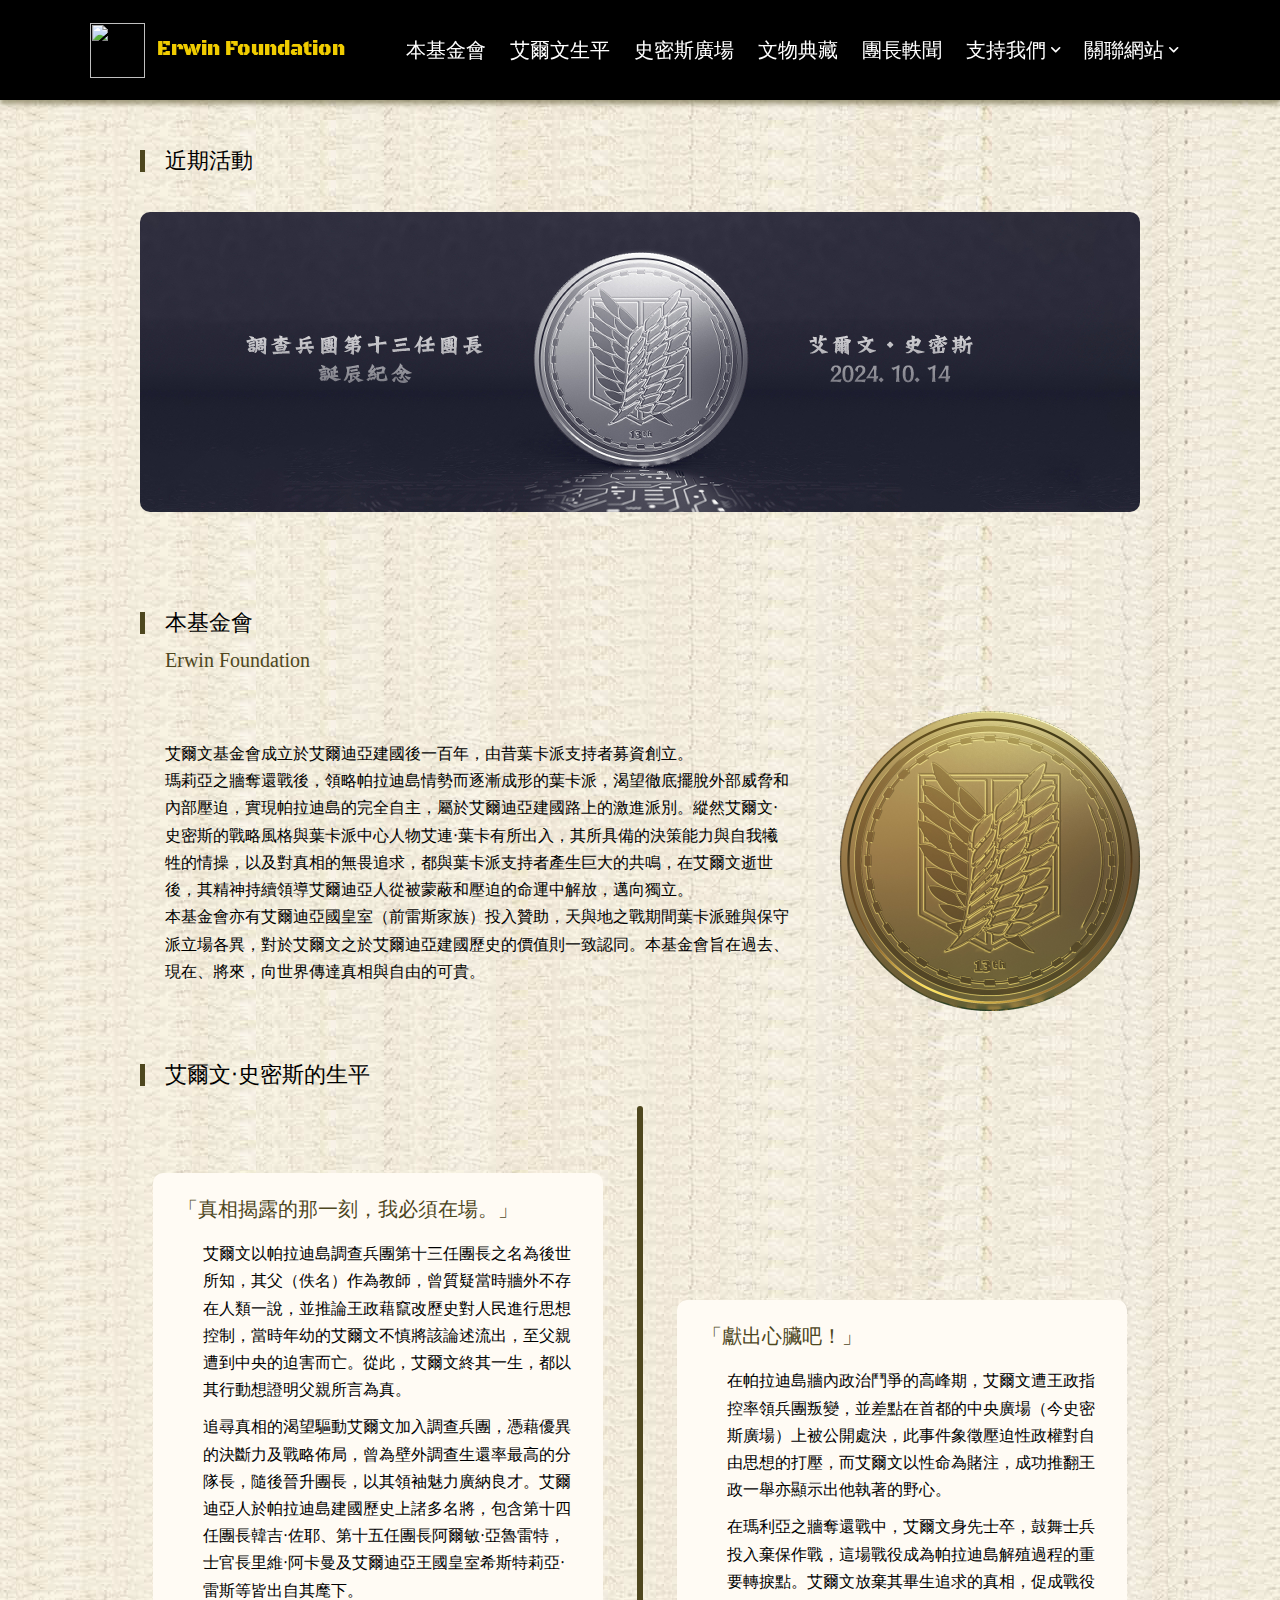
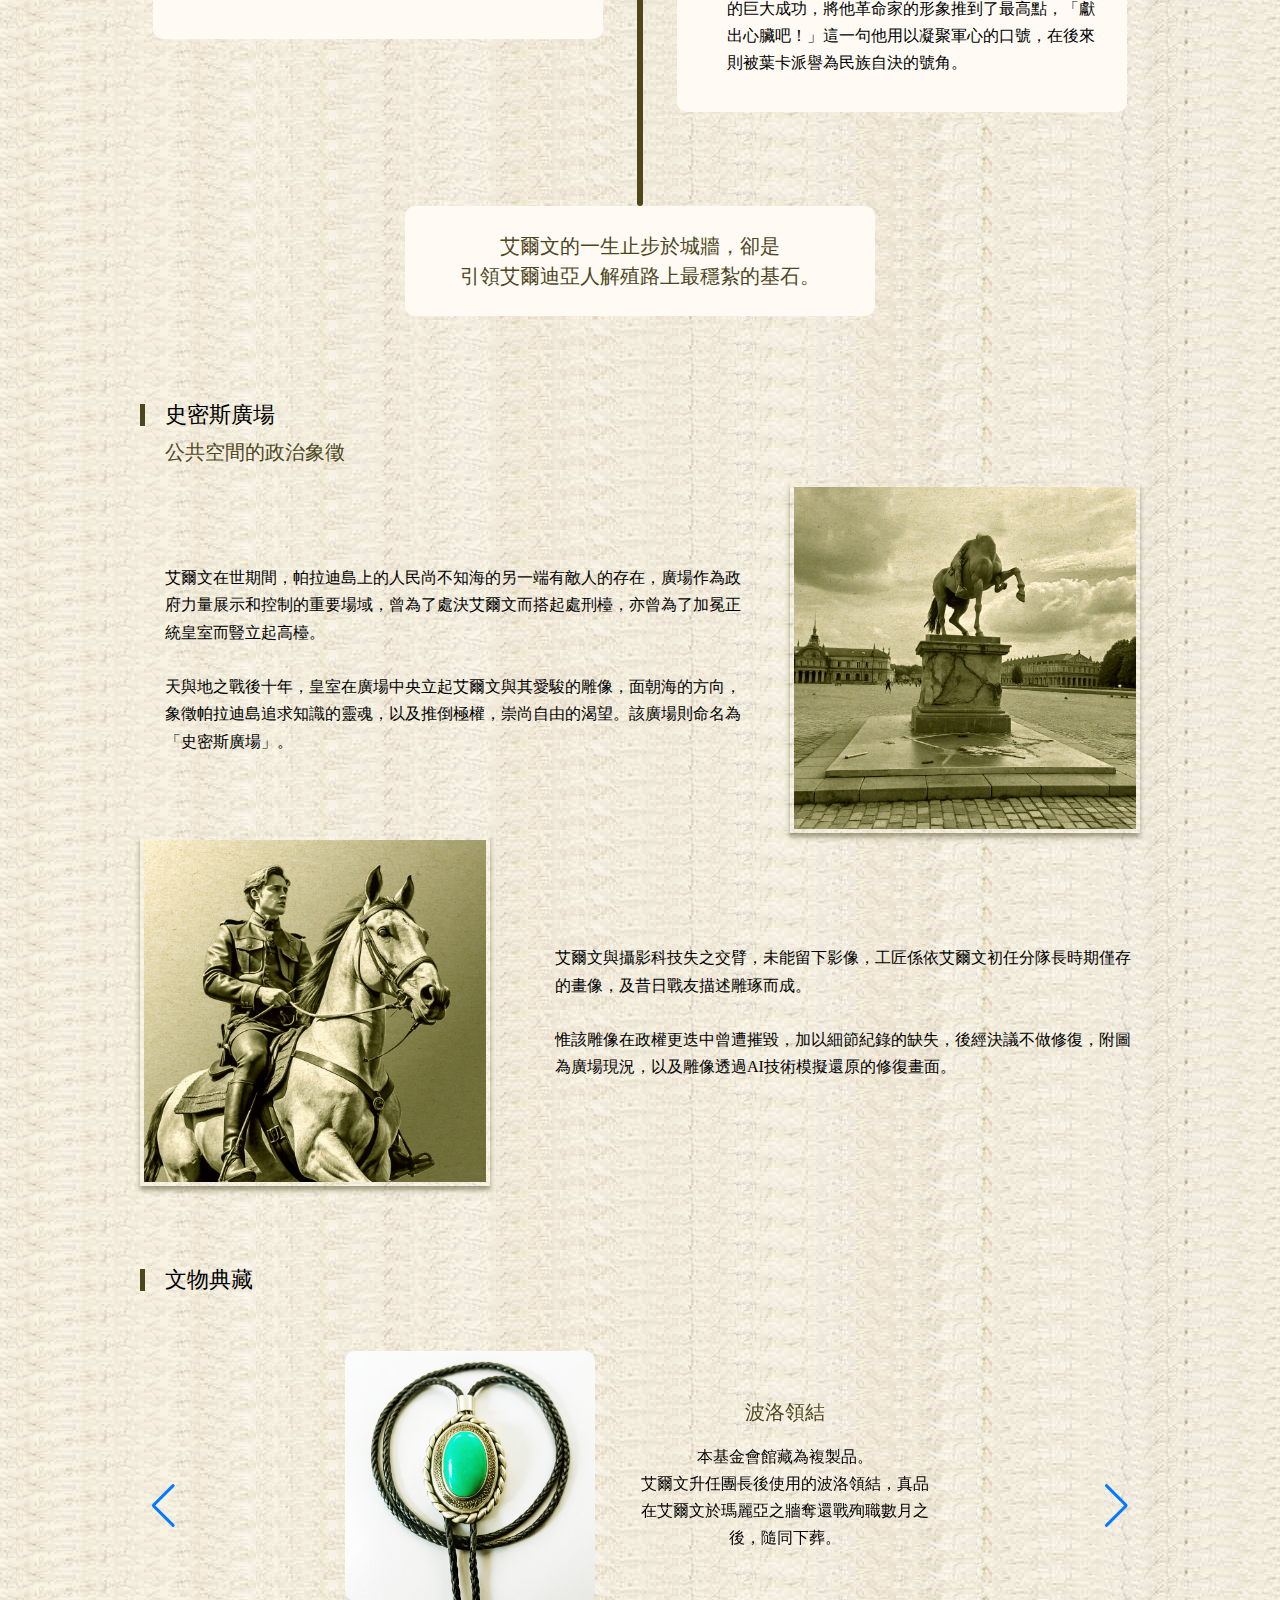
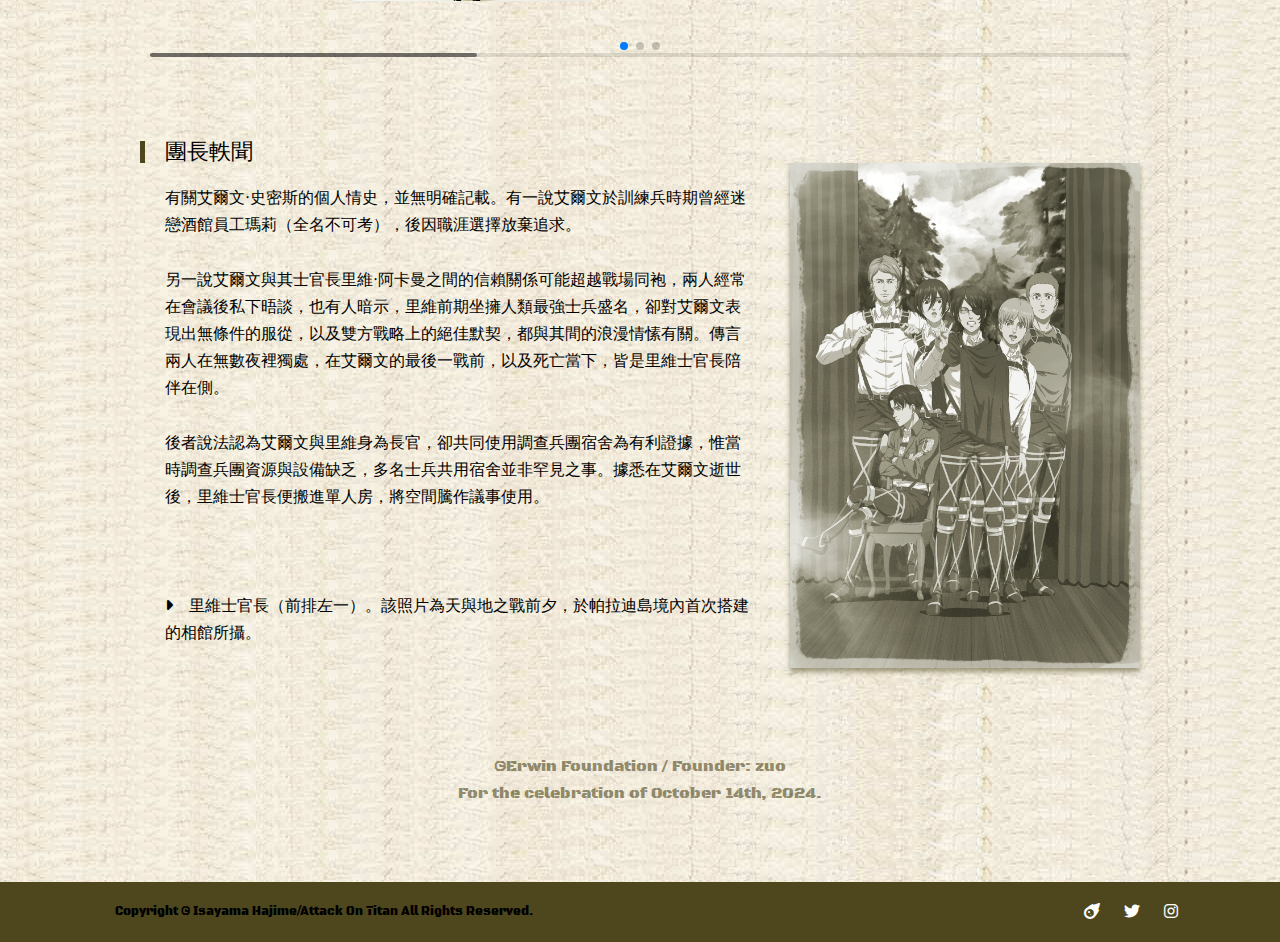
==== commit 2809596b: "Update index.html" ====
--- a/index.html
+++ b/index.html
@@ -7,12 +7,10 @@
     <meta name="viewport" content="width=device-width, initial-scale=1.0">
     <title>Erwin Foundation</title>
     <meta property="og:description" content="本基金會旨在過去、現在、將來，向世界傳達真相與自由的可貴。" />
-    <meta property="og:image" content="https://images.plurk.com/5l5VRBGXEQm1Sweyf4UBW6.jpg ">
+    <meta property="og:image" content="https://images.plurk.com/4IBR4cVCjUWE3dpAWiNzmy.jpg  ">
     <meta property="og:image:type" content="image/png">
     <meta property="og:image:width" content="1200">
     <meta property="og:image:height" content="630">
-    <meta property="og:title" content="No party in Paradis">
-    <meta property="og:description" content="A happy man">
     <link rel="icon" href="img/coin/htmlicon.ico" type="image/x-icon">
     <link rel="stylesheet" href="css/erwin.css">
     <link rel='stylesheet' href='https://cdnjs.cloudflare.com/ajax/libs/animate.css/4.1.0/animate.min.css' />
@@ -143,7 +141,7 @@
                 <div class="square-b">
                     <a href="img/statue/statue.1.jpg" data-lightbox="squarepic" data-title="Commander Erwin"
                         class="scroll-element"><img src="img/statue/statue.1.jpg"></a>
-                    <p>艾爾文與攝影科技失之交臂，未能留下影像，工匠係依艾爾文初任分隊長時期僅存的畫像，及昔日戰友描述雕琢而成。<br><br>惟該雕像在政權更迭中曾遭摧毀，加以細節紀錄的缺失，後經決議不做修復，附圖為廣場現況，以及雕像的模擬修復畫面。
+                    <p>艾爾文與攝影科技失之交臂，未能留下影像，工匠係依艾爾文初任分隊長時期僅存的畫像，及昔日戰友描述雕琢而成。<br><br>惟該雕像在政權更迭中曾遭摧毀，加以細節紀錄的缺失，後經決議不做修復，附圖為廣場現況，以及雕像透過AI技術模擬還原的修復畫面。
                     </p>
                 </div>
 
